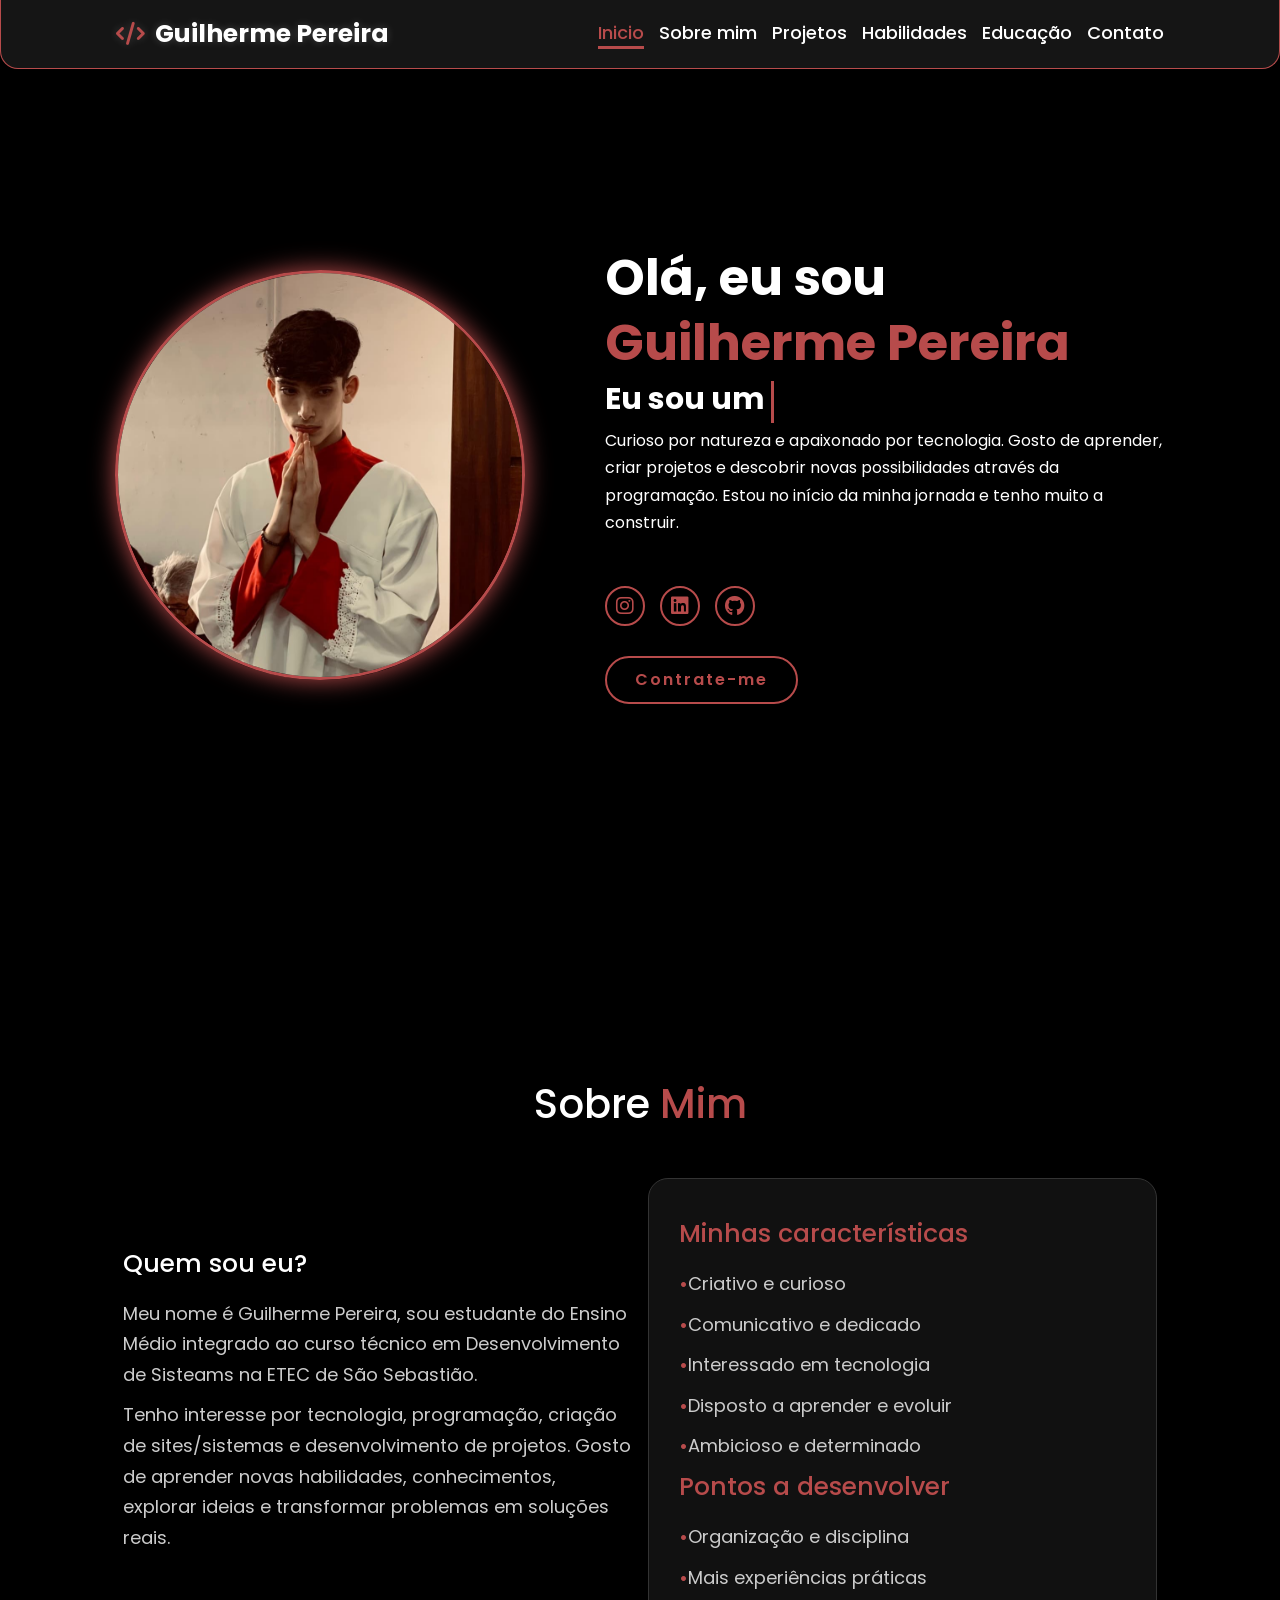
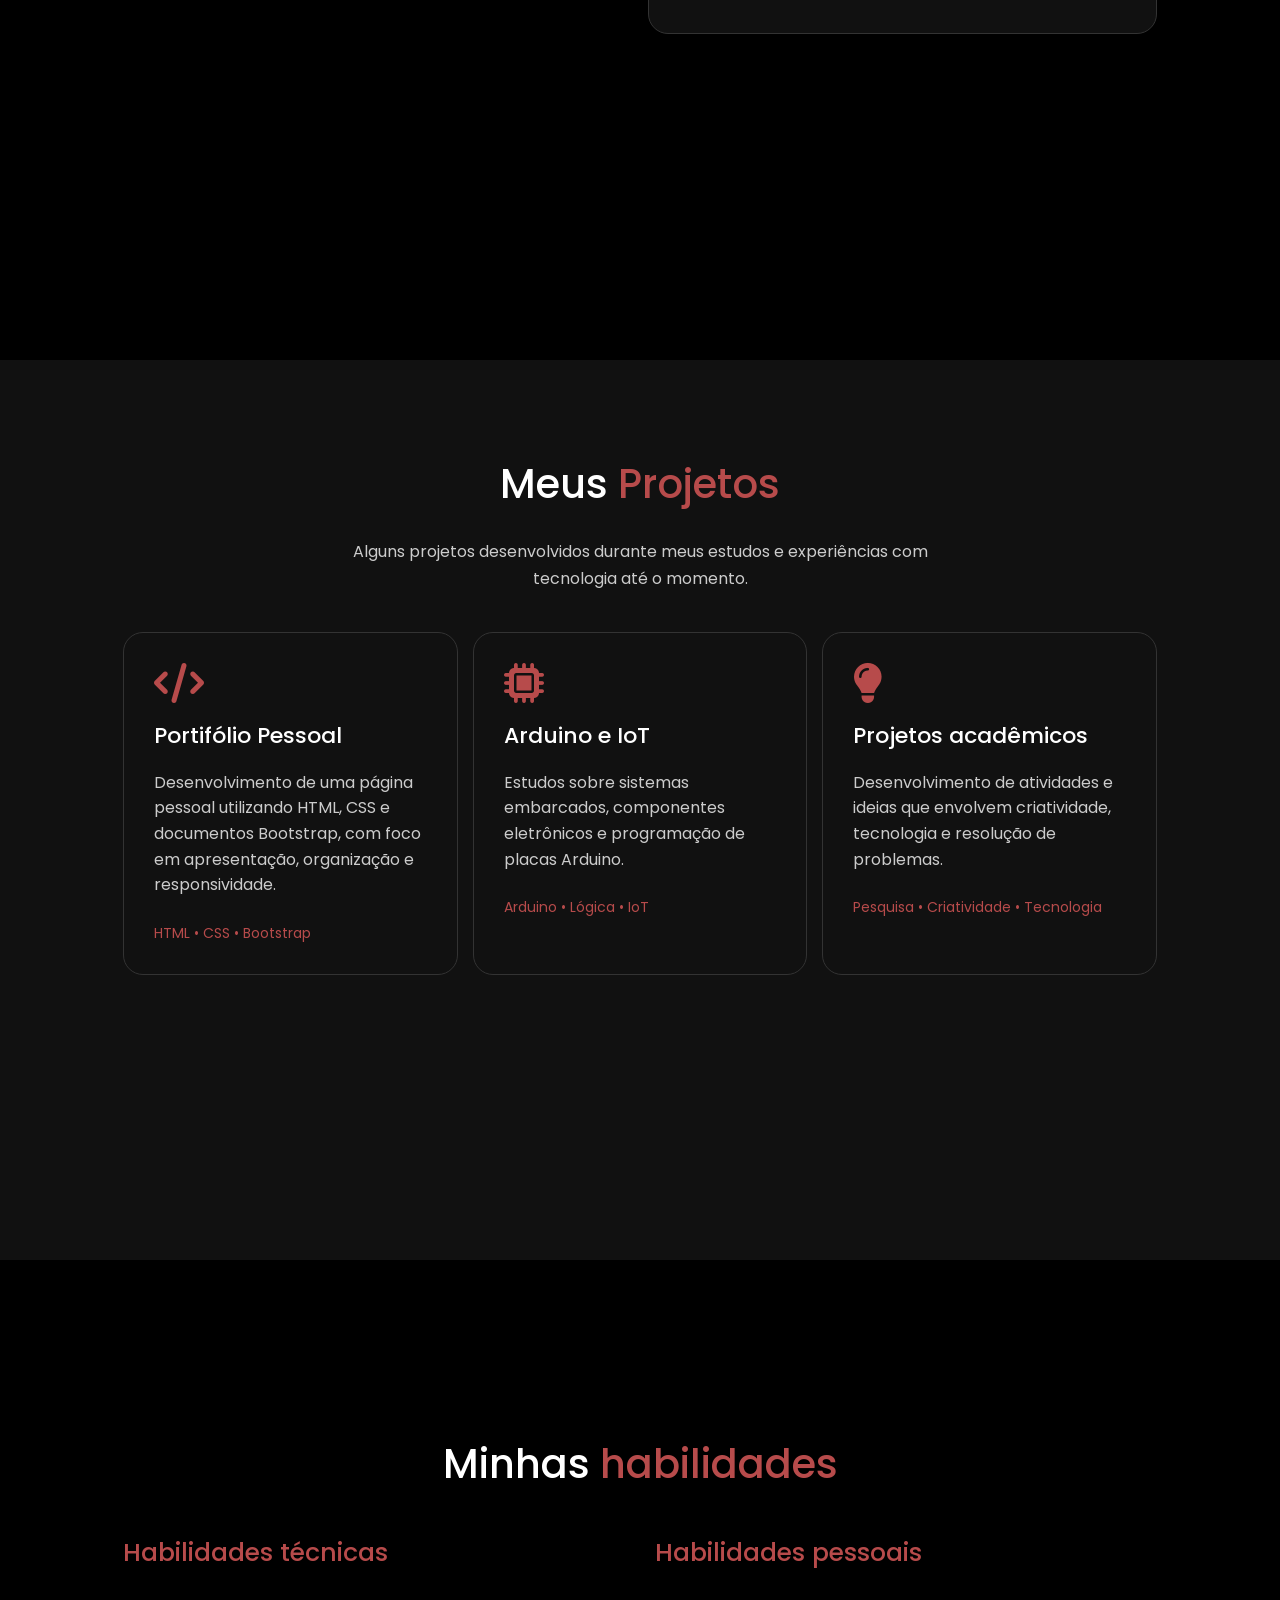
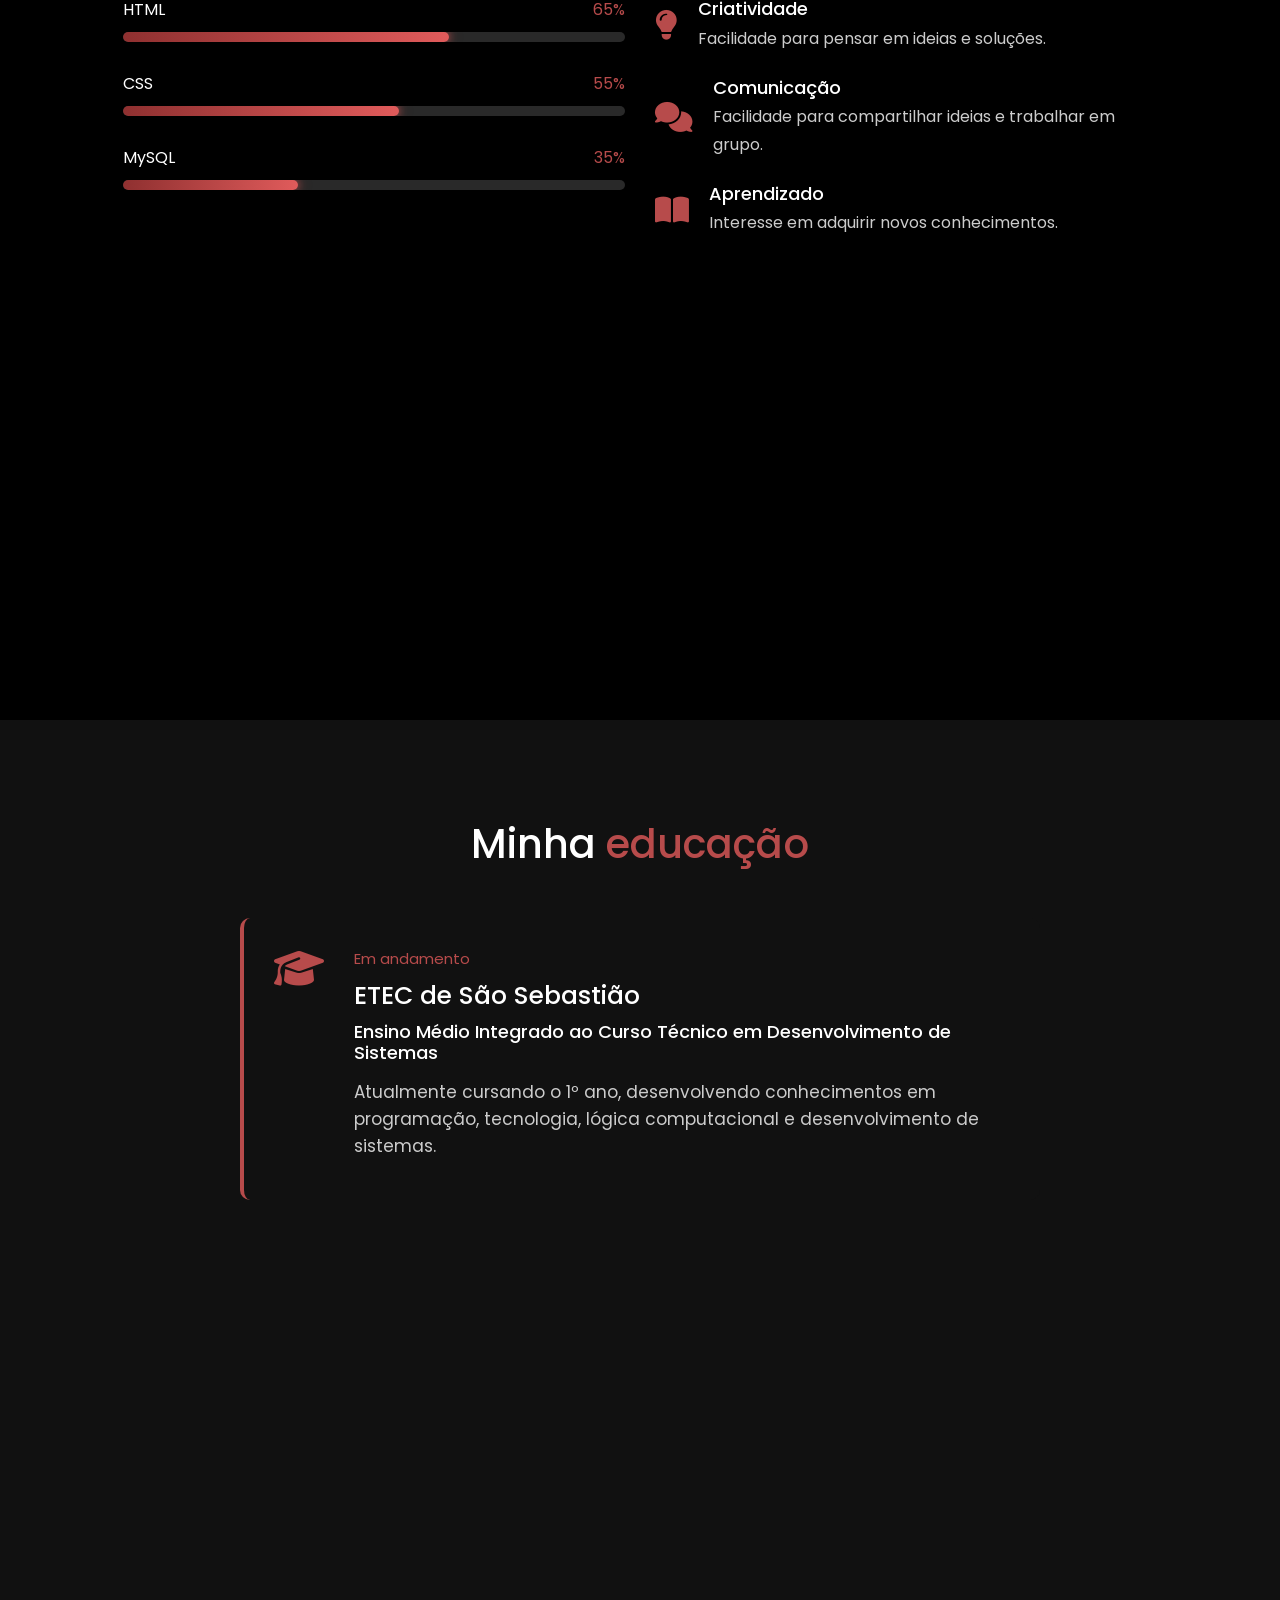
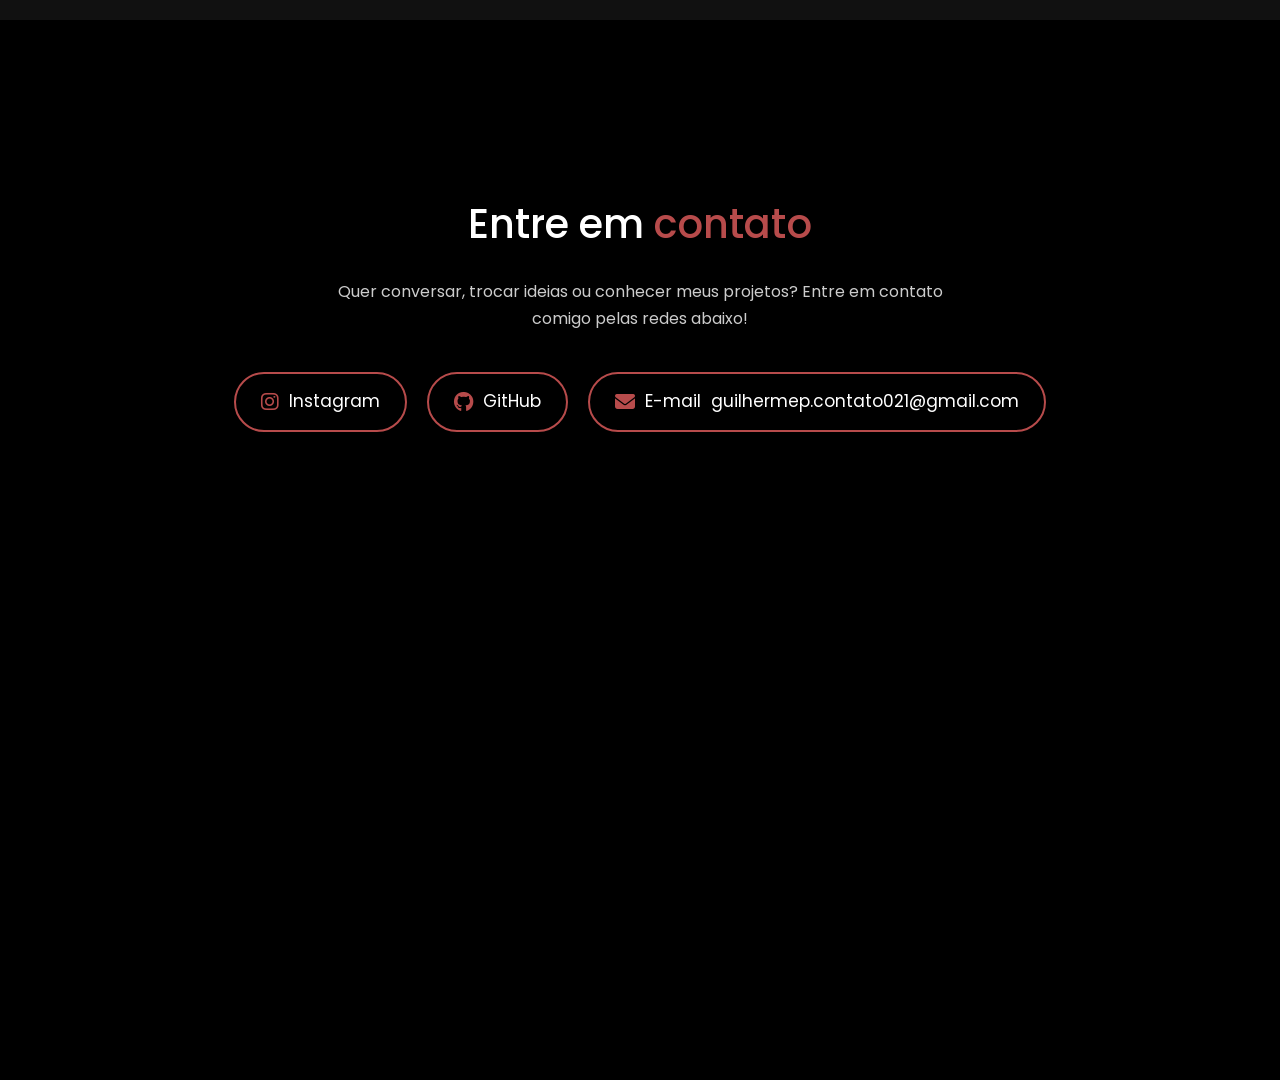
==== index.html @ 94f685b0 "Rename index_bootstrap.html to index.html" ====
<!DOCTYPE html>
<html lang="pt-BR">
<head>
    <meta charset="UTF-8">
    <meta name="viewport" content="width=device-width, initial-scale=1.0">
    <title>Guilherme Pereira | Portifólio</title>

    <!--bootstrap-->
    <link href="https://cdn.jsdelivr.net/npm/bootstrap@5.3.8/dist/css/bootstrap.min.css" rel="stylesheet">
    <script src="https://cdn.jsdelivr.net/npm/bootstrap@5.3.8/dist/js/bootstrap.bundle.min.js"></script>

    <!--fontes-->
    <link rel="stylesheet" href="https://cdnjs.cloudflare.com/ajax/libs/font-awesome/6.5.2/css/all.min.css">

    <!--google-->
    <link rel="preconnect" href="https://fonts.googleapis.com">
    <link rel="preconnect" href="https://fonts.gstatic.com" crossorigin>
    <link href="https://fonts.googleapis.com/css2?family=Poppins:wght@100;200;300;400;500;600;700;800&display=swap" rel="stylesheet">
    
    <link rel="stylesheet" href="style_bootstrap_reduzido.css">
    <link rel="icon" type="image/svg+xml" href="favicon.svg">
</head>
<body>
    <header>
        <a href="#inicio" class="logo">
            <i class="fa-solid fa-code"></i>
            Guilherme Pereira
        </a>
    <!-- estilizar dps -->
        <nav>
            <a href="#inicio" class="active">Inicio</a>
            <a href="#sobre" >Sobre mim</a>
            <a href="#projetos" >Projetos</a>
            <a href="#habilidades" >Habilidades</a>
            <a href="#educacao" >Educação</a>
            <a href="#contato" >Contato</a>
        </nav>
    <!-- colocar as # dps para ref -->
    </header>
    <section class="home d-flex" id="inicio">
        <div class="content">
            <img src="coroinha1.jpg" alt="Foto de Guilherme Pereira">
        </div>
        <div class="home-content">
            <h1>Olá, eu sou <span>Guilherme Pereira</span></h1>
            <h3 class="typing-text">
                Eu sou um <span></span>
            </h3>
            <p>
                Curioso por natureza e apaixonado por tecnologia. 
                Gosto de aprender, criar projetos e descobrir novas possibilidades através da programação. 
                Estou no início da minha jornada e tenho muito a construir.
            </p>
            <!-- <p>Desenvolvedor Web Aprendiz</p> -->
            <div class="social-icons d-flex flex-wrap">
                <a href="https://www.instagram.com/guipdev?rptxt=Y3NhcWdieTg4b2ph" target="_blank" rel="noopener noreferrer"><i class="fa-brands fa-instagram"></i></a>
                <a href="https://www.linkedin.com/in/guilherme-pereira-2783b53a6/" target="_blank" rel="noopener noreferrer"><i class="fa-brands fa-linkedin"></i></a>
                <a href="https://github.com/GuilhermePereira-Santos" target="_blank" rel="noopener noreferrer"><i class="fa-brands fa-github"></i></a>
            </div>
            <a href="#" class="btn">Contrate-me</a>
        </div>
    </section>


    <section class="portfolio-section" id="sobre">
        <div class="container">
            <h2 class="section-title">Sobre <span>Mim</span></h2>

            <div class="row align-items-center g-4">

                <div class="col-md-6">
                    <h3>Quem sou eu?</h3>
                    <p>
                        Meu nome é <span>Guilherme Pereira</span>, sou estudante do Ensino Médio integrado ao curso técnico em Desenvolvimento de Sisteams na ETEC de São Sebastião.
                    </p>
                    <p>
                        Tenho interesse por tecnologia, programação, criação de sites/sistemas e desenvolvimento de projetos. Gosto de aprender novas habilidades, conhecimentos, explorar ideias e transformar problemas em soluções reais.
                    </p>
                </div>

                <div class="col-md-6">

                    <div class="info-card">
                        <h3>Minhas características</h3>
                        <p><span>•</span>Criativo e curioso</p>
                        <p><span>•</span>Comunicativo e dedicado</p>
                        <p><span>•</span>Interessado em tecnologia</p>
                        <p><span>•</span>Disposto a aprender e evoluir</p>
                        <p><span>•</span>Ambicioso e determinado</p>

                        <h3>Pontos a desenvolver</h3>
                        <p><span>•</span>Organização e disciplina</p>
                        <p><span>•</span>Mais experiências práticas</p>
                    </div>

                </div>

            </div>
        </div>
    </section>


    <section class="portfolio-section alternate" id="projetos">
        <div class="container">
            <h2 class="section-title">Meus <span>Projetos</span></h2>

            <p class="section-description">
                Alguns projetos desenvolvidos durante meus estudos e experiências
                com tecnologia até o momento.
            </p>

            <div class="row g-4 justify-content-center">

                <div class="col-md-6 col-lg-4">

                    <div class="project-card">
                        <i class="fa-solid fa-code"></i>
                        <h3>Portifólio Pessoal</h3>
                        <p>
                            Desenvolvimento de uma página pessoal utilizando
                            HTML, CSS e documentos Bootstrap, com foco em apresentação,
                            organização e responsividade.
                        </p>
                        <span>HTML • CSS • Bootstrap</span>
                    </div>

                </div>

                <div class="col-md-6 col-lg-4">

                    <div class="project-card">
                        <i class="fa-solid fa-microchip"></i>
                        <h3>Arduino e IoT</h3>
                        <p>
                            Estudos sobre sistemas embarcados, componentes
                            eletrônicos e programação de placas Arduino.
                        </p>
                        <span>Arduino • Lógica • IoT</span>
                    </div>

                </div>

                <div class="col-md-6 col-lg-4">

                    <div class="project-card">
                        <i class="fa-solid fa-lightbulb"></i>
                        <h3>Projetos acadêmicos</h3>
                        <p>
                            Desenvolvimento de atividades e ideias que envolvem
                            criatividade, tecnologia e resolução de problemas.
                        </p>
                        <span>Pesquisa • Criatividade • Tecnologia</span>
                    </div>

                </div>


            </div>

            
        </div>

            

    </section>

    <section class="portfolio-section" id="habilidades">

        <div class="container">
            <h2 class="section-title">Minhas <span>habilidades</span></h2>

            <div class="row g-5">
                <div class="col-md-6">
                    <h3 class="skills-subtitle">Habilidades técnicas</h3>

                    <div class="skill">
                        <div class="skill-info">
                            <span>HTML</span>
                            <span>65%</span>
                        </div>

                        <div class="progress">
                            <div class="progress-bar" data-width="65%"></div>
                        </div>

                    </div>

                    <div class="skill">
                        <div class="skill-info">
                            <span>CSS</span>
                            <span>55%</span>
                        </div>

                        <div class="progress">
                            <div class="progress-bar" data-width="55%"></div>
                        </div>

                    </div>

                    <div class="skill">
                        <div class="skill-info">
                            <span>MySQL</span>
                            <span>35%</span>
                        </div>

                        <div class="progress">
                            <div class="progress-bar" data-width="35%"></div>
                        </div>

                    </div>

                </div>

                <div class="col-md-6">
                <h3 class="skills-subtitle">Habilidades pessoais</h3>

                <div class="personal-skill">
                    <i class="fa-solid fa-lightbulb"></i>

                    <div>
                        <h4>Criatividade</h4>
                        <p>Facilidade para pensar em ideias e soluções.</p>
                    </div>

                </div>

                <div class="personal-skill">
                    <i class="fa-solid fa-comments"></i>

                    <div>
                        <h4>Comunicação</h4>
                        <p>Facilidade para compartilhar ideias e trabalhar em grupo.</p>
                    </div>

                </div>

                <div class="personal-skill">
                    <i class="fa-solid fa-book-open"></i>

                    <div>
                        <h4>Aprendizado</h4>
                        <p>Interesse em adquirir novos conhecimentos.</p>
                    </div>

                </div>

            </div>

        </div>

    </section>

    <section class="portfolio-section alternate" id="educacao">

        <div class="container">
            <h2 class="section-title">Minha <span>educação</span></h2>

            <div class="education-card">
                <i class="fa-solid fa-graduation-cap"></i>

                <div>
                    <span class="education-date">Em andamento</span>
                    <h3>ETEC de São Sebastião</h3>
                    <h4>Ensino Médio Integrado ao Curso Técnico em Desenvolvimento de Sistemas</h4>
                    <p>
                        Atualmente cursando o 1º ano, desenvolvendo conhecimentos
                        em programação, tecnologia, lógica computacional e
                        desenvolvimento de sistemas.
                    </p>
                </div>

            </div>

        </div>

    </section>

    <section class="portfolio-section" id="contato">
        <div class="container">
            <h2 class="section-title">Entre em <span>contato</span></h2>

            <p class="section-description">
                Quer conversar, trocar ideias ou conhecer meus projetos?
                Entre em contato comigo pelas redes abaixo!
            </p>

            <div class="contact-links d-flex flex-wrap justify-content-center">

                <a href="https://www.instagram.com/guipdev?rptxt=Y3NhcWdieTg4b2ph" target="_blank" rel="noopener noreferrer">
                    <i class="fa-brands fa-instagram"></i>
                    Instagram
                </a>

                <a href="https://github.com/GuilhermePereira-Santos" target="_blank" rel="noopener noreferrer">
                    <i class="fa-brands fa-github"></i>
                    GitHub
                </a>

                <a href="mailto:guilhermep.contato021@gmail.com">
                    <i class="fa-solid fa-envelope"></i>
                    E-mail
                    <span>guilhermep.contato021@gmail.com</span>
                </a>

            </div>
        </div>
    </section>

    <script>

    // java aqui depois
    const skillsSection = document.querySelector("#habilidades");
    const progressBars = document.querySelectorAll(".progress-bar");

    const observer = new IntersectionObserver((entries) => {
        entries.forEach(entry => {
            if (entry.isIntersecting) {
                progressBars.forEach(bar => {
                    bar.style.width = bar.dataset.width;
                });

                observer.unobserve(skillsSection);
            }
        });
    }, {
        threshold: 0.4
    });

    observer.observe(skillsSection);

    
    // Bloquear botão direito
    document.addEventListener('contextmenu', function(e) {
        e.preventDefault();
    });

    // Bloquear atalhos comuns
    document.addEventListener('keydown', function(e) {

        if (
            e.key === 'F12' ||
            (e.ctrlKey && e.key.toLowerCase() === 'u') ||
            (e.ctrlKey && e.shiftKey && e.key.toLowerCase() === 'i') ||
            (e.ctrlKey && e.shiftKey && e.key.toLowerCase() === 'j')
        ) {
            e.preventDefault();
        }

    });

    </script>
</body>
</html>
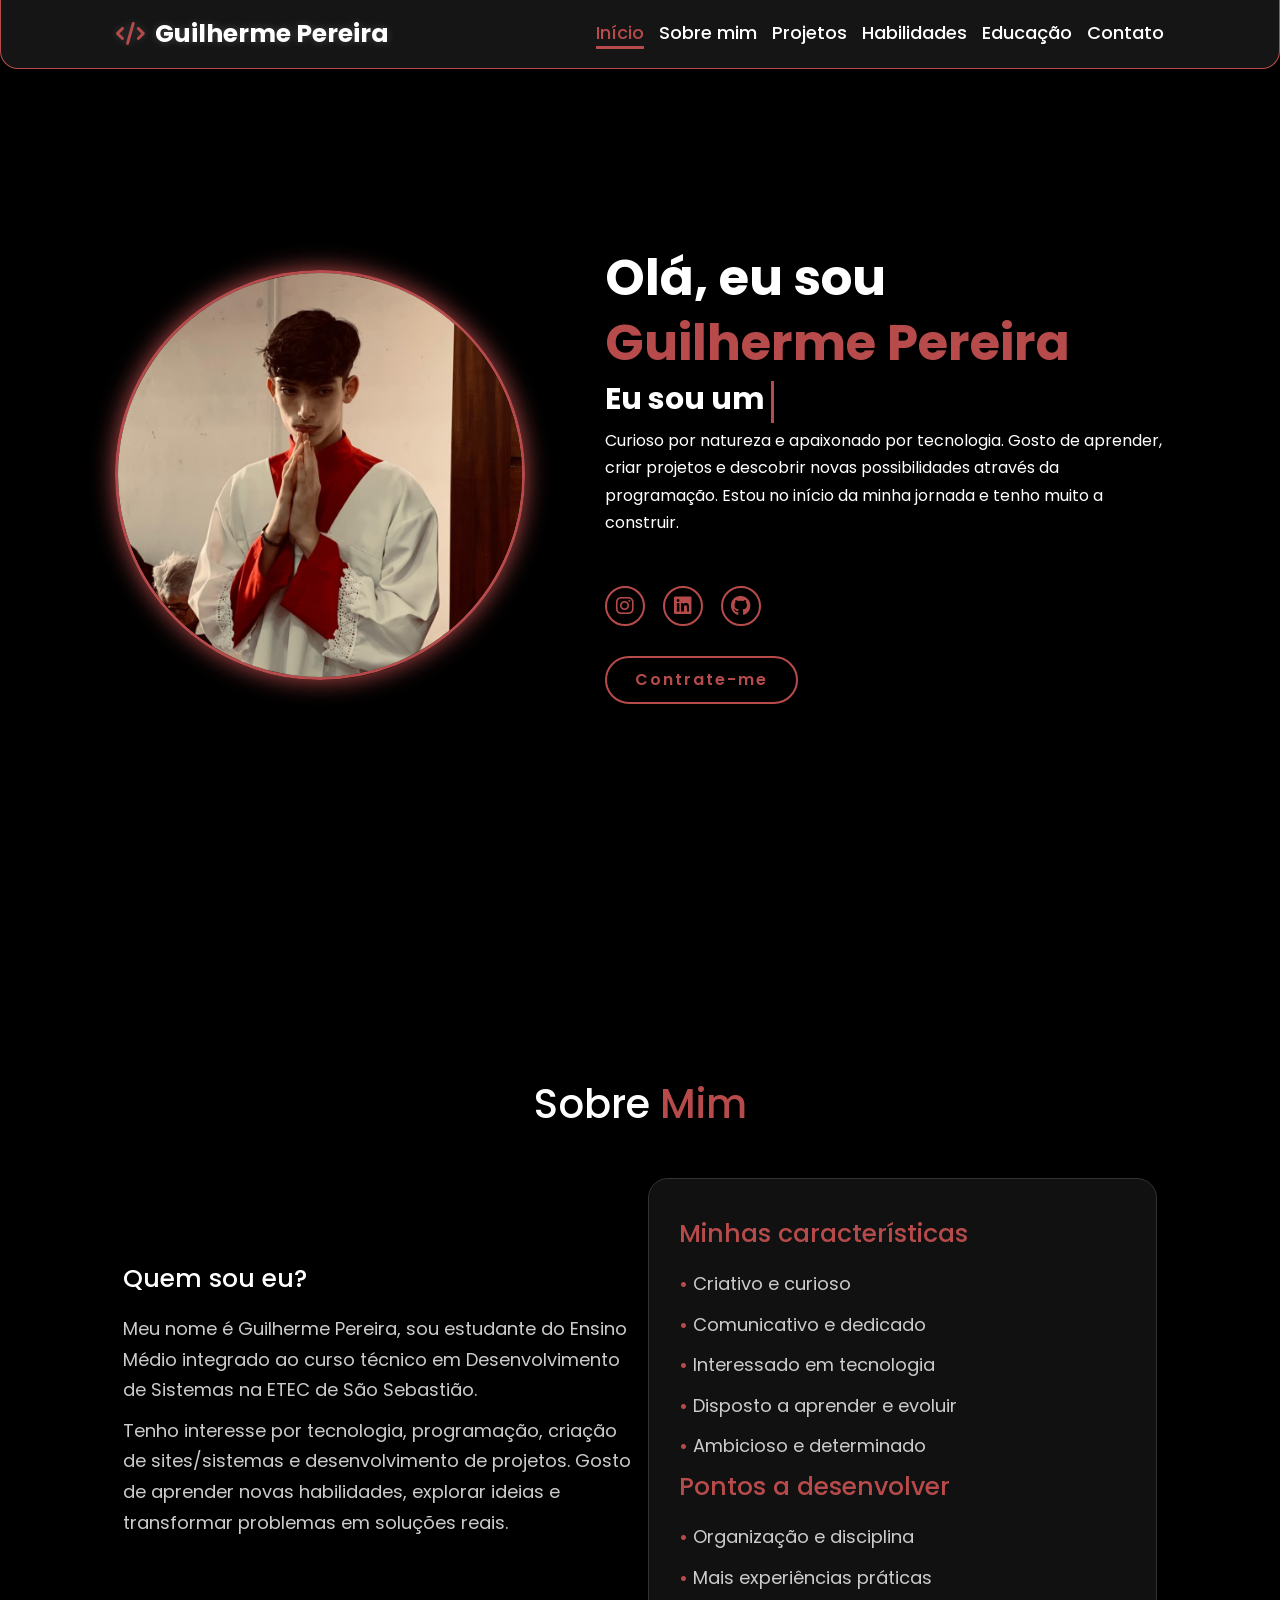
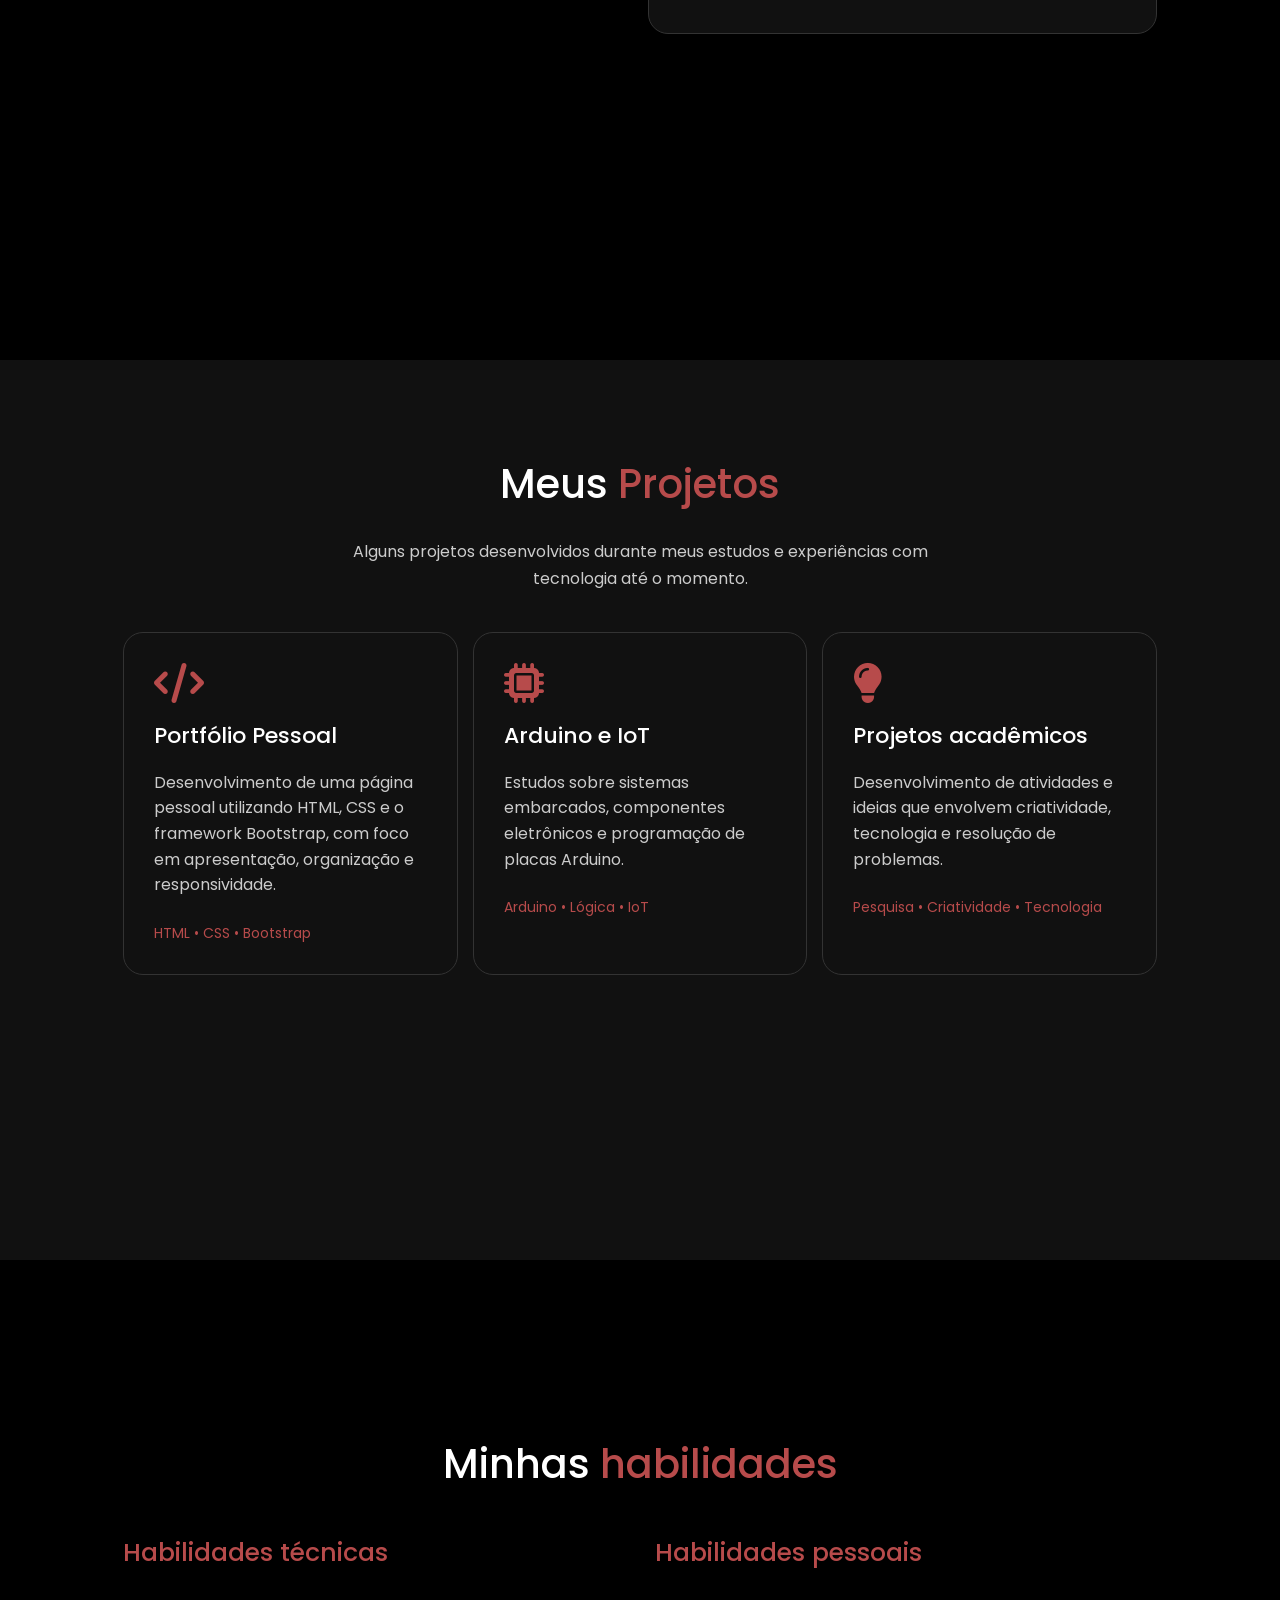
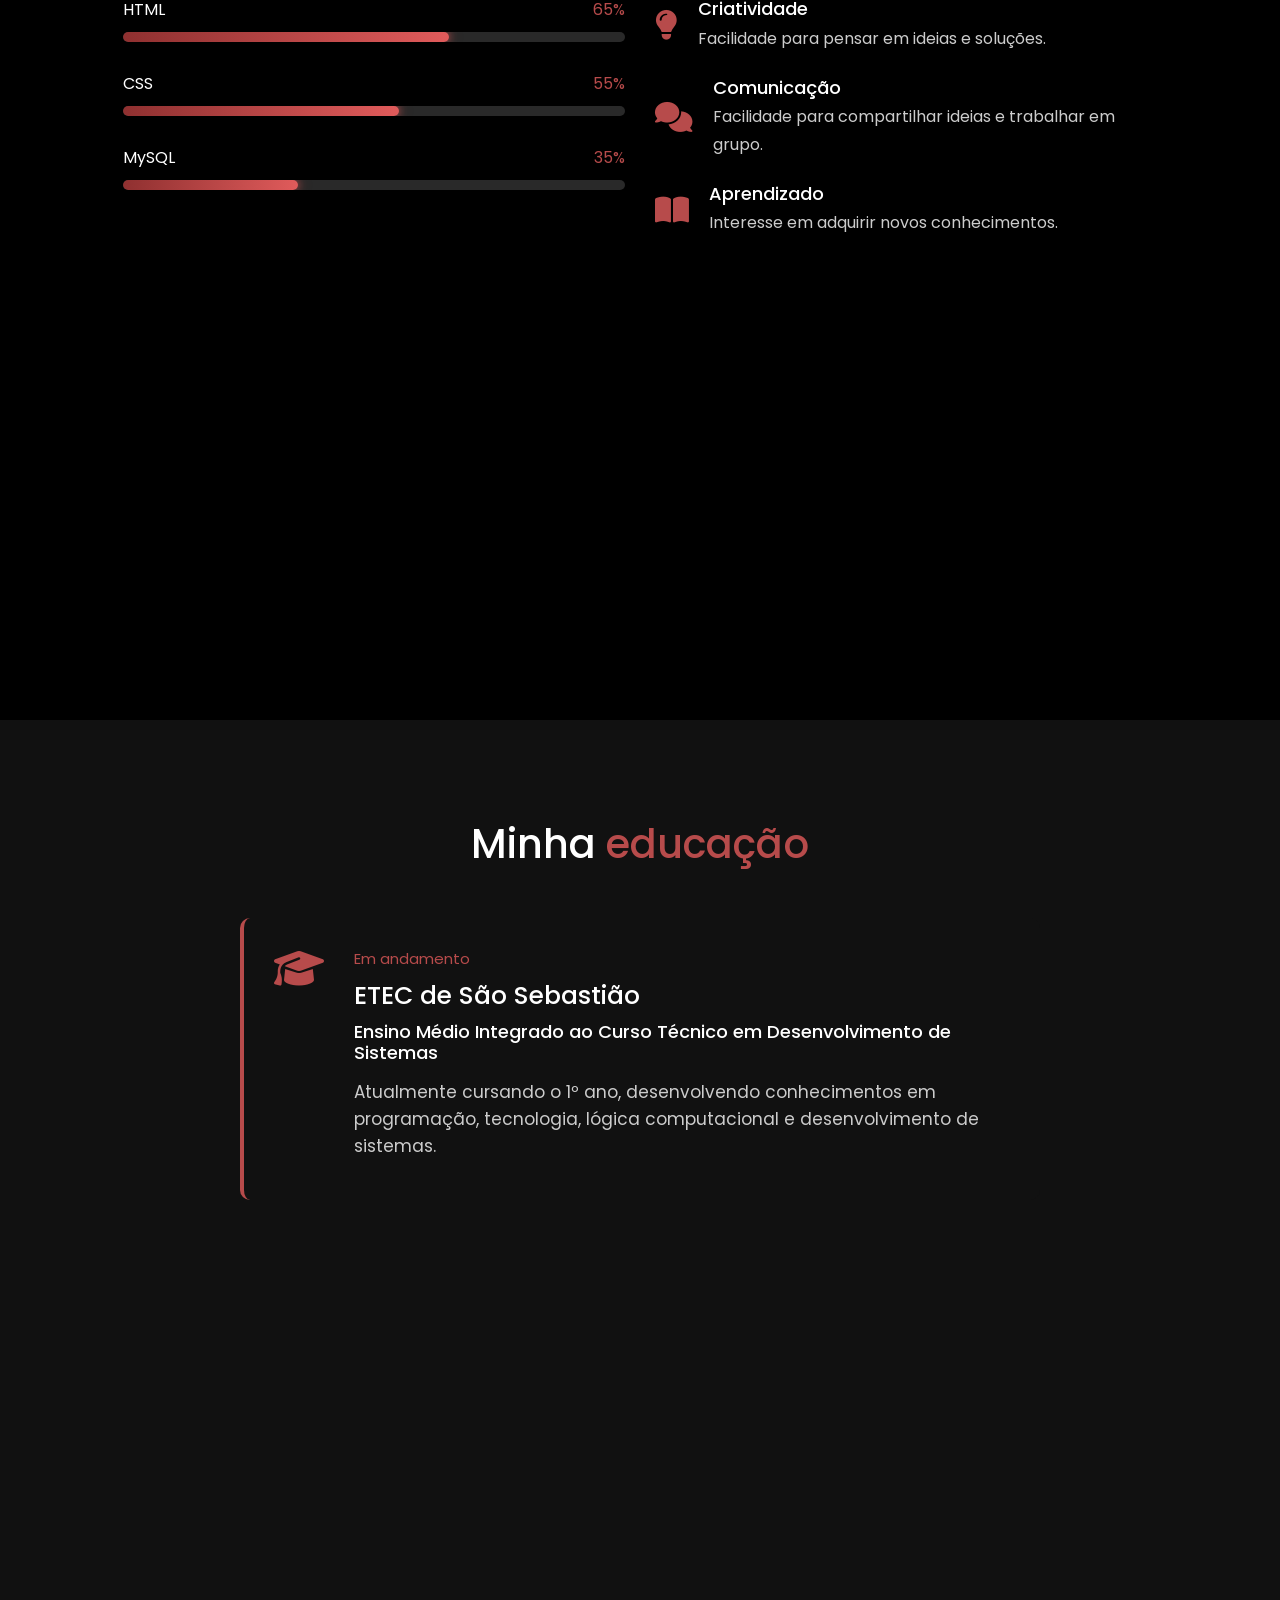
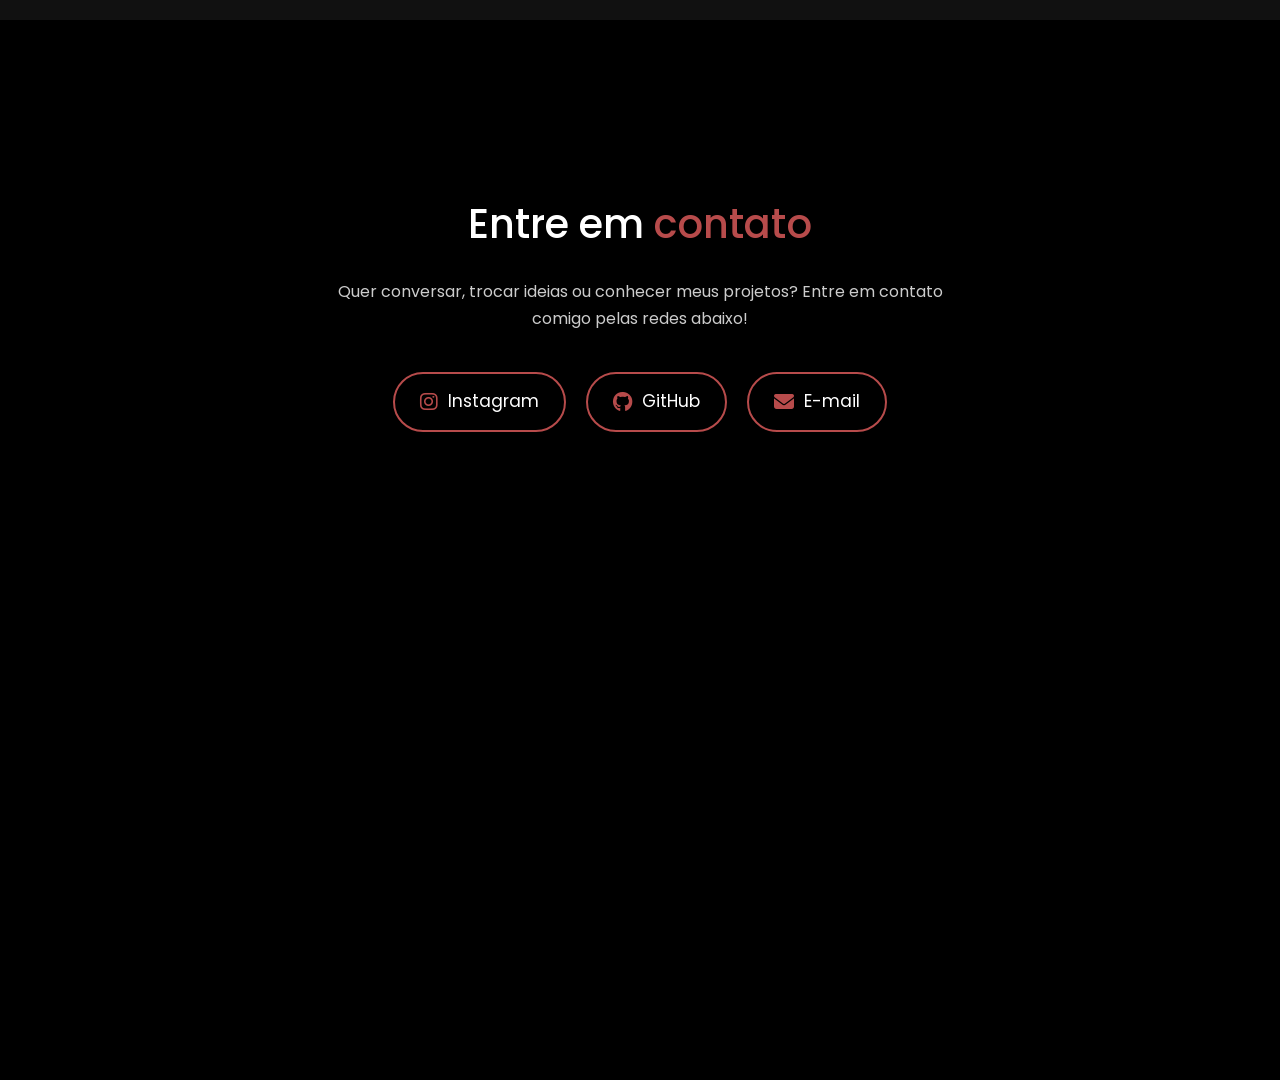
==== commit 75ebc256: "Fix typos and improve HTML structure" ====
--- a/index.html
+++ b/index.html
@@ -3,169 +3,138 @@
 <head>
     <meta charset="UTF-8">
     <meta name="viewport" content="width=device-width, initial-scale=1.0">
-    <title>Guilherme Pereira | Portifólio</title>
-
-    <!--bootstrap-->
+    <title>Guilherme Pereira | Portfólio</title>
+
+    <!-- boots -->
     <link href="https://cdn.jsdelivr.net/npm/bootstrap@5.3.8/dist/css/bootstrap.min.css" rel="stylesheet">
-    <script src="https://cdn.jsdelivr.net/npm/bootstrap@5.3.8/dist/js/bootstrap.bundle.min.js"></script>
-
-    <!--fontes-->
+
     <link rel="stylesheet" href="https://cdnjs.cloudflare.com/ajax/libs/font-awesome/6.5.2/css/all.min.css">
-
-    <!--google-->
     <link rel="preconnect" href="https://fonts.googleapis.com">
     <link rel="preconnect" href="https://fonts.gstatic.com" crossorigin>
     <link href="https://fonts.googleapis.com/css2?family=Poppins:wght@100;200;300;400;500;600;700;800&display=swap" rel="stylesheet">
-    
-    <link rel="stylesheet" href="style_bootstrap_reduzido.css">
+
+    <link rel="stylesheet" href="style.css">
     <link rel="icon" type="image/svg+xml" href="favicon.svg">
 </head>
 <body>
-    <header>
+    <header class="d-flex justify-content-between align-items-center">
         <a href="#inicio" class="logo">
             <i class="fa-solid fa-code"></i>
             Guilherme Pereira
         </a>
-    <!-- estilizar dps -->
-        <nav>
-            <a href="#inicio" class="active">Inicio</a>
-            <a href="#sobre" >Sobre mim</a>
-            <a href="#projetos" >Projetos</a>
-            <a href="#habilidades" >Habilidades</a>
-            <a href="#educacao" >Educação</a>
-            <a href="#contato" >Contato</a>
+
+        <nav class="d-flex align-items-center">
+            <a href="#inicio" class="active">Início</a>
+            <a href="#sobre">Sobre mim</a>
+            <a href="#projetos">Projetos</a>
+            <a href="#habilidades">Habilidades</a>
+            <a href="#educacao">Educação</a>
+            <a href="#contato">Contato</a>
         </nav>
-    <!-- colocar as # dps para ref -->
     </header>
-    <section class="home d-flex" id="inicio">
+
+    <section class="home d-flex justify-content-center align-items-center" id="inicio">
         <div class="content">
             <img src="coroinha1.jpg" alt="Foto de Guilherme Pereira">
         </div>
+
         <div class="home-content">
             <h1>Olá, eu sou <span>Guilherme Pereira</span></h1>
-            <h3 class="typing-text">
-                Eu sou um <span></span>
-            </h3>
+            <h3 class="typing-text">Eu sou um <span></span></h3>
             <p>
-                Curioso por natureza e apaixonado por tecnologia. 
-                Gosto de aprender, criar projetos e descobrir novas possibilidades através da programação. 
+                Curioso por natureza e apaixonado por tecnologia.
+                Gosto de aprender, criar projetos e descobrir novas possibilidades através da programação.
                 Estou no início da minha jornada e tenho muito a construir.
             </p>
-            <!-- <p>Desenvolvedor Web Aprendiz</p> -->
-            <div class="social-icons d-flex flex-wrap">
-                <a href="https://www.instagram.com/guipdev?rptxt=Y3NhcWdieTg4b2ph" target="_blank" rel="noopener noreferrer"><i class="fa-brands fa-instagram"></i></a>
-                <a href="https://www.linkedin.com/in/guilherme-pereira-2783b53a6/" target="_blank" rel="noopener noreferrer"><i class="fa-brands fa-linkedin"></i></a>
-                <a href="https://github.com/GuilhermePereira-Santos" target="_blank" rel="noopener noreferrer"><i class="fa-brands fa-github"></i></a>
-            </div>
-            <a href="#" class="btn">Contrate-me</a>
-        </div>
-    </section>
-
+
+            <div class="social-icons">
+                <a href="https://www.instagram.com/guipdev?rptxt=Y3NhcWdieTg4b2ph" target="_blank" rel="noopener noreferrer" aria-label="Instagram"><i class="fa-brands fa-instagram"></i></a>
+                <a href="https://www.linkedin.com/in/guilherme-pereira-2783b53a6/" target="_blank" rel="noopener noreferrer" aria-label="LinkedIn"><i class="fa-brands fa-linkedin"></i></a>
+                <a href="https://github.com/GuilhermePereira-Santos" target="_blank" rel="noopener noreferrer" aria-label="GitHub"><i class="fa-brands fa-github"></i></a>
+            </div>
+
+            <a href="#contato" class="btn btn-portfolio">Contrate-me</a>
+        </div>
+    </section>
 
     <section class="portfolio-section" id="sobre">
         <div class="container">
             <h2 class="section-title">Sobre <span>Mim</span></h2>
 
-            <div class="row align-items-center g-4">
-
+            <div class="row align-items-center">
                 <div class="col-md-6">
                     <h3>Quem sou eu?</h3>
                     <p>
-                        Meu nome é <span>Guilherme Pereira</span>, sou estudante do Ensino Médio integrado ao curso técnico em Desenvolvimento de Sisteams na ETEC de São Sebastião.
+                        Meu nome é <span>Guilherme Pereira</span>, sou estudante do Ensino Médio integrado ao curso técnico em Desenvolvimento de Sistemas na ETEC de São Sebastião.
                     </p>
                     <p>
-                        Tenho interesse por tecnologia, programação, criação de sites/sistemas e desenvolvimento de projetos. Gosto de aprender novas habilidades, conhecimentos, explorar ideias e transformar problemas em soluções reais.
+                        Tenho interesse por tecnologia, programação, criação de sites/sistemas e desenvolvimento de projetos. Gosto de aprender novas habilidades, explorar ideias e transformar problemas em soluções reais.
                     </p>
                 </div>
 
                 <div class="col-md-6">
-
                     <div class="info-card">
                         <h3>Minhas características</h3>
-                        <p><span>•</span>Criativo e curioso</p>
-                        <p><span>•</span>Comunicativo e dedicado</p>
-                        <p><span>•</span>Interessado em tecnologia</p>
-                        <p><span>•</span>Disposto a aprender e evoluir</p>
-                        <p><span>•</span>Ambicioso e determinado</p>
+                        <p><span>•</span> Criativo e curioso</p>
+                        <p><span>•</span> Comunicativo e dedicado</p>
+                        <p><span>•</span> Interessado em tecnologia</p>
+                        <p><span>•</span> Disposto a aprender e evoluir</p>
+                        <p><span>•</span> Ambicioso e determinado</p>
 
                         <h3>Pontos a desenvolver</h3>
-                        <p><span>•</span>Organização e disciplina</p>
-                        <p><span>•</span>Mais experiências práticas</p>
-                    </div>
-
-                </div>
-
-            </div>
-        </div>
-    </section>
-
+                        <p><span>•</span> Organização e disciplina</p>
+                        <p><span>•</span> Mais experiências práticas</p>
+                    </div>
+                </div>
+            </div>
+        </div>
+    </section>
 
     <section class="portfolio-section alternate" id="projetos">
         <div class="container">
             <h2 class="section-title">Meus <span>Projetos</span></h2>
-
             <p class="section-description">
-                Alguns projetos desenvolvidos durante meus estudos e experiências
-                com tecnologia até o momento.
+                Alguns projetos desenvolvidos durante meus estudos e experiências com tecnologia até o momento.
             </p>
 
             <div class="row g-4 justify-content-center">
-
                 <div class="col-md-6 col-lg-4">
-
                     <div class="project-card">
                         <i class="fa-solid fa-code"></i>
-                        <h3>Portifólio Pessoal</h3>
+                        <h3>Portfólio Pessoal</h3>
                         <p>
-                            Desenvolvimento de uma página pessoal utilizando
-                            HTML, CSS e documentos Bootstrap, com foco em apresentação,
-                            organização e responsividade.
+                            Desenvolvimento de uma página pessoal utilizando HTML, CSS e o framework Bootstrap, com foco em apresentação, organização e responsividade.
                         </p>
                         <span>HTML • CSS • Bootstrap</span>
                     </div>
-
                 </div>
 
                 <div class="col-md-6 col-lg-4">
-
                     <div class="project-card">
                         <i class="fa-solid fa-microchip"></i>
                         <h3>Arduino e IoT</h3>
                         <p>
-                            Estudos sobre sistemas embarcados, componentes
-                            eletrônicos e programação de placas Arduino.
+                            Estudos sobre sistemas embarcados, componentes eletrônicos e programação de placas Arduino.
                         </p>
                         <span>Arduino • Lógica • IoT</span>
                     </div>
-
                 </div>
 
                 <div class="col-md-6 col-lg-4">
-
                     <div class="project-card">
                         <i class="fa-solid fa-lightbulb"></i>
                         <h3>Projetos acadêmicos</h3>
                         <p>
-                            Desenvolvimento de atividades e ideias que envolvem
-                            criatividade, tecnologia e resolução de problemas.
+                            Desenvolvimento de atividades e ideias que envolvem criatividade, tecnologia e resolução de problemas.
                         </p>
                         <span>Pesquisa • Criatividade • Tecnologia</span>
                     </div>
-
-                </div>
-
-
-            </div>
-
-            
-        </div>
-
-            
-
+                </div>
+            </div>
+        </div>
     </section>
 
     <section class="portfolio-section" id="habilidades">
-
         <div class="container">
             <h2 class="section-title">Minhas <span>habilidades</span></h2>
 
@@ -174,180 +143,117 @@
                     <h3 class="skills-subtitle">Habilidades técnicas</h3>
 
                     <div class="skill">
-                        <div class="skill-info">
-                            <span>HTML</span>
-                            <span>65%</span>
+                        <div class="skill-info"><span>HTML</span><span>65%</span></div>
+                        <div class="progress"><div class="progress-bar" data-width="65%"></div></div>
+                    </div>
+
+                    <div class="skill">
+                        <div class="skill-info"><span>CSS</span><span>55%</span></div>
+                        <div class="progress"><div class="progress-bar" data-width="55%"></div></div>
+                    </div>
+
+                    <div class="skill">
+                        <div class="skill-info"><span>MySQL</span><span>35%</span></div>
+                        <div class="progress"><div class="progress-bar" data-width="35%"></div></div>
+                    </div>
+                </div>
+
+                <div class="col-md-6">
+                    <h3 class="skills-subtitle">Habilidades pessoais</h3>
+
+                    <div class="personal-skill d-flex align-items-center">
+                        <i class="fa-solid fa-lightbulb"></i>
+                        <div>
+                            <h4>Criatividade</h4>
+                            <p>Facilidade para pensar em ideias e soluções.</p>
                         </div>
-
-                        <div class="progress">
-                            <div class="progress-bar" data-width="65%"></div>
+                    </div>
+
+                    <div class="personal-skill d-flex align-items-center">
+                        <i class="fa-solid fa-comments"></i>
+                        <div>
+                            <h4>Comunicação</h4>
+                            <p>Facilidade para compartilhar ideias e trabalhar em grupo.</p>
                         </div>
-
-                    </div>
-
-                    <div class="skill">
-                        <div class="skill-info">
-                            <span>CSS</span>
-                            <span>55%</span>
+                    </div>
+
+                    <div class="personal-skill d-flex align-items-center">
+                        <i class="fa-solid fa-book-open"></i>
+                        <div>
+                            <h4>Aprendizado</h4>
+                            <p>Interesse em adquirir novos conhecimentos.</p>
                         </div>
-
-                        <div class="progress">
-                            <div class="progress-bar" data-width="55%"></div>
-                        </div>
-
-                    </div>
-
-                    <div class="skill">
-                        <div class="skill-info">
-                            <span>MySQL</span>
-                            <span>35%</span>
-                        </div>
-
-                        <div class="progress">
-                            <div class="progress-bar" data-width="35%"></div>
-                        </div>
-
-                    </div>
-
-                </div>
-
-                <div class="col-md-6">
-                <h3 class="skills-subtitle">Habilidades pessoais</h3>
-
-                <div class="personal-skill">
-                    <i class="fa-solid fa-lightbulb"></i>
-
-                    <div>
-                        <h4>Criatividade</h4>
-                        <p>Facilidade para pensar em ideias e soluções.</p>
-                    </div>
-
-                </div>
-
-                <div class="personal-skill">
-                    <i class="fa-solid fa-comments"></i>
-
-                    <div>
-                        <h4>Comunicação</h4>
-                        <p>Facilidade para compartilhar ideias e trabalhar em grupo.</p>
-                    </div>
-
-                </div>
-
-                <div class="personal-skill">
-                    <i class="fa-solid fa-book-open"></i>
-
-                    <div>
-                        <h4>Aprendizado</h4>
-                        <p>Interesse em adquirir novos conhecimentos.</p>
-                    </div>
-
-                </div>
-
-            </div>
-
-        </div>
-
+                    </div>
+                </div>
+            </div>
+        </div>
     </section>
 
     <section class="portfolio-section alternate" id="educacao">
-
         <div class="container">
             <h2 class="section-title">Minha <span>educação</span></h2>
 
             <div class="education-card">
                 <i class="fa-solid fa-graduation-cap"></i>
-
                 <div>
                     <span class="education-date">Em andamento</span>
                     <h3>ETEC de São Sebastião</h3>
                     <h4>Ensino Médio Integrado ao Curso Técnico em Desenvolvimento de Sistemas</h4>
                     <p>
-                        Atualmente cursando o 1º ano, desenvolvendo conhecimentos
-                        em programação, tecnologia, lógica computacional e
-                        desenvolvimento de sistemas.
+                        Atualmente cursando o 1º ano, desenvolvendo conhecimentos em programação, tecnologia, lógica computacional e desenvolvimento de sistemas.
                     </p>
                 </div>
-
-            </div>
-
-        </div>
-
+            </div>
+        </div>
     </section>
 
     <section class="portfolio-section" id="contato">
         <div class="container">
             <h2 class="section-title">Entre em <span>contato</span></h2>
-
             <p class="section-description">
-                Quer conversar, trocar ideias ou conhecer meus projetos?
-                Entre em contato comigo pelas redes abaixo!
+                Quer conversar, trocar ideias ou conhecer meus projetos? Entre em contato comigo pelas redes abaixo!
             </p>
 
-            <div class="contact-links d-flex flex-wrap justify-content-center">
-
+            <div class="contact-links">
                 <a href="https://www.instagram.com/guipdev?rptxt=Y3NhcWdieTg4b2ph" target="_blank" rel="noopener noreferrer">
-                    <i class="fa-brands fa-instagram"></i>
-                    Instagram
+                    <i class="fa-brands fa-instagram"></i> Instagram
                 </a>
-
                 <a href="https://github.com/GuilhermePereira-Santos" target="_blank" rel="noopener noreferrer">
-                    <i class="fa-brands fa-github"></i>
-                    GitHub
+                    <i class="fa-brands fa-github"></i> GitHub
                 </a>
-
-                <a href="mailto:guilhermep.contato021@gmail.com">
-                    <i class="fa-solid fa-envelope"></i>
-                    E-mail
-                    <span>guilhermep.contato021@gmail.com</span>
+                <a href="mailto:guilhermep.contato021@gmail.com" class="email-link">
+                    <i class="fa-solid fa-envelope"></i> E-mail
+                    <span class="email-tooltip">guilhermep.contato021@gmail.com</span>
                 </a>
-
-            </div>
-        </div>
-    </section>
-
+            </div>
+        </div>
+    </section>
+
+    <script src="https://cdn.jsdelivr.net/npm/bootstrap@5.3.8/dist/js/bootstrap.bundle.min.js"></script>
     <script>
-
-    // java aqui depois
-    const skillsSection = document.querySelector("#habilidades");
-    const progressBars = document.querySelectorAll(".progress-bar");
-
-    const observer = new IntersectionObserver((entries) => {
-        entries.forEach(entry => {
-            if (entry.isIntersecting) {
-                progressBars.forEach(bar => {
-                    bar.style.width = bar.dataset.width;
-                });
-
-                observer.unobserve(skillsSection);
+        // animação
+        const skillsSection = document.querySelector("#habilidades");
+        const progressBars = document.querySelectorAll(".progress-bar");
+
+        const observer = new IntersectionObserver((entries) => {
+            entries.forEach(entry => {
+                if (entry.isIntersecting) {
+                    progressBars.forEach(bar => bar.style.width = bar.dataset.width);
+                    observer.unobserve(skillsSection);
+                }
+            });
+        }, { threshold: 0.4 });
+
+        observer.observe(skillsSection);
+
+        document.addEventListener("contextmenu", event => event.preventDefault());
+        document.addEventListener("keydown", event => {
+            if (event.key === "F12" ||
+                (event.ctrlKey && event.key.toLowerCase() === "u") ||
+                (event.ctrlKey && event.shiftKey && ["i", "j"].includes(event.key.toLowerCase()))) {
+                event.preventDefault();
             }
         });
-    }, {
-        threshold: 0.4
-    });
-
-    observer.observe(skillsSection);
-
-    
-    // Bloquear botão direito
-    document.addEventListener('contextmenu', function(e) {
-        e.preventDefault();
-    });
-
-    // Bloquear atalhos comuns
-    document.addEventListener('keydown', function(e) {
-
-        if (
-            e.key === 'F12' ||
-            (e.ctrlKey && e.key.toLowerCase() === 'u') ||
-            (e.ctrlKey && e.shiftKey && e.key.toLowerCase() === 'i') ||
-            (e.ctrlKey && e.shiftKey && e.key.toLowerCase() === 'j')
-        ) {
-            e.preventDefault();
-        }
-
-    });
-
     </script>
 </body>
 </html>
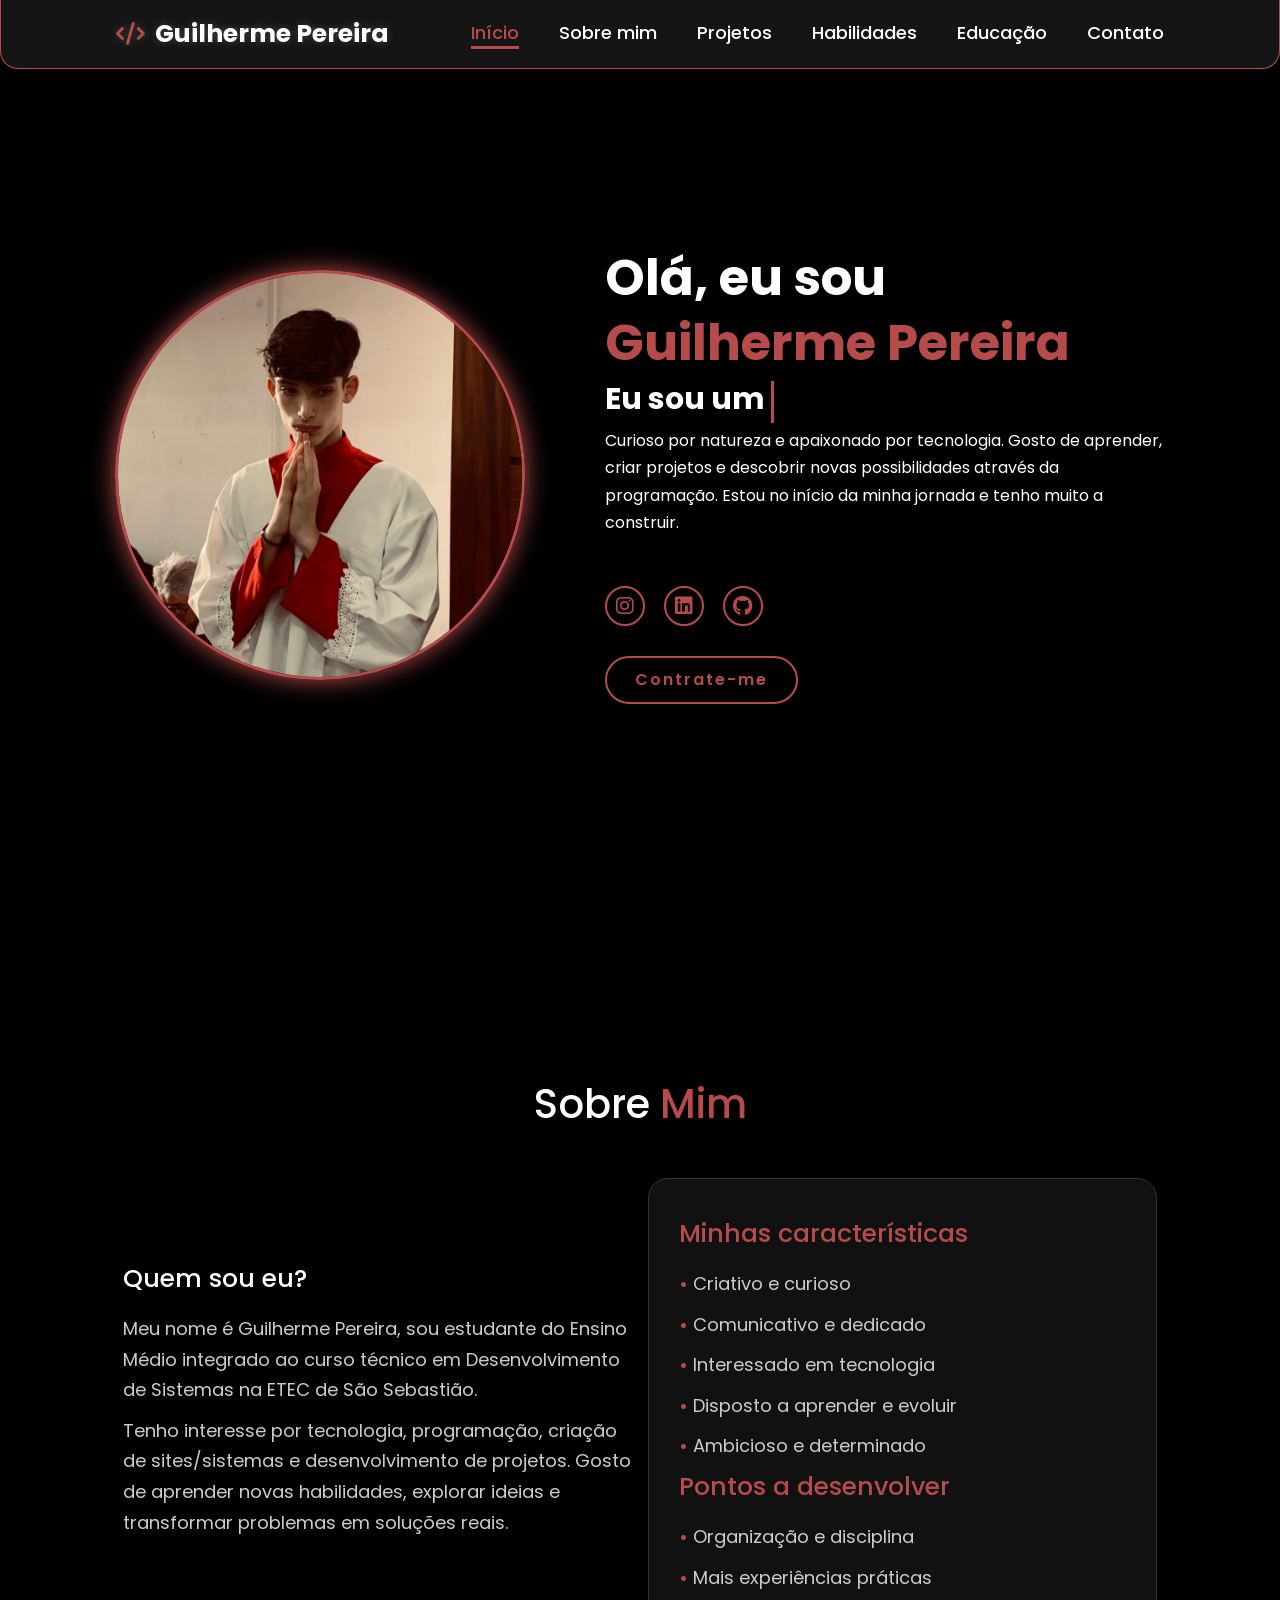
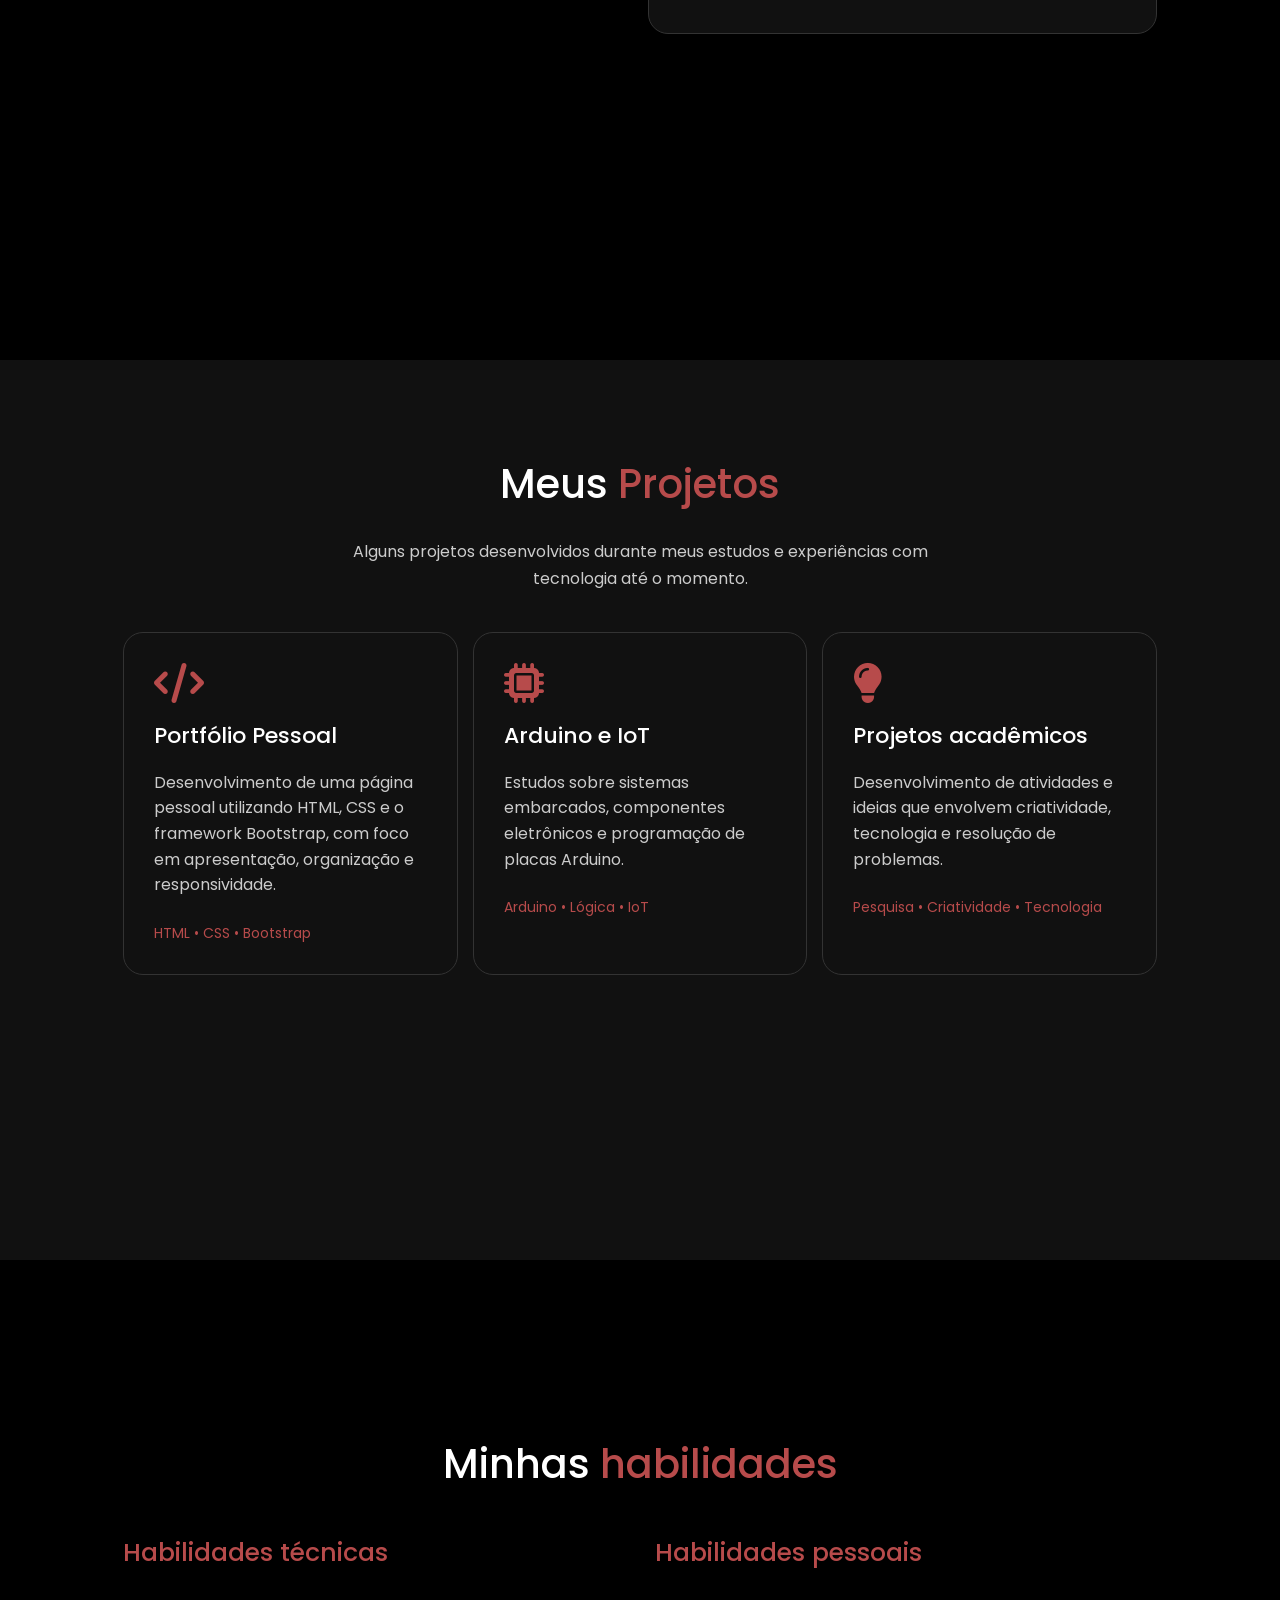
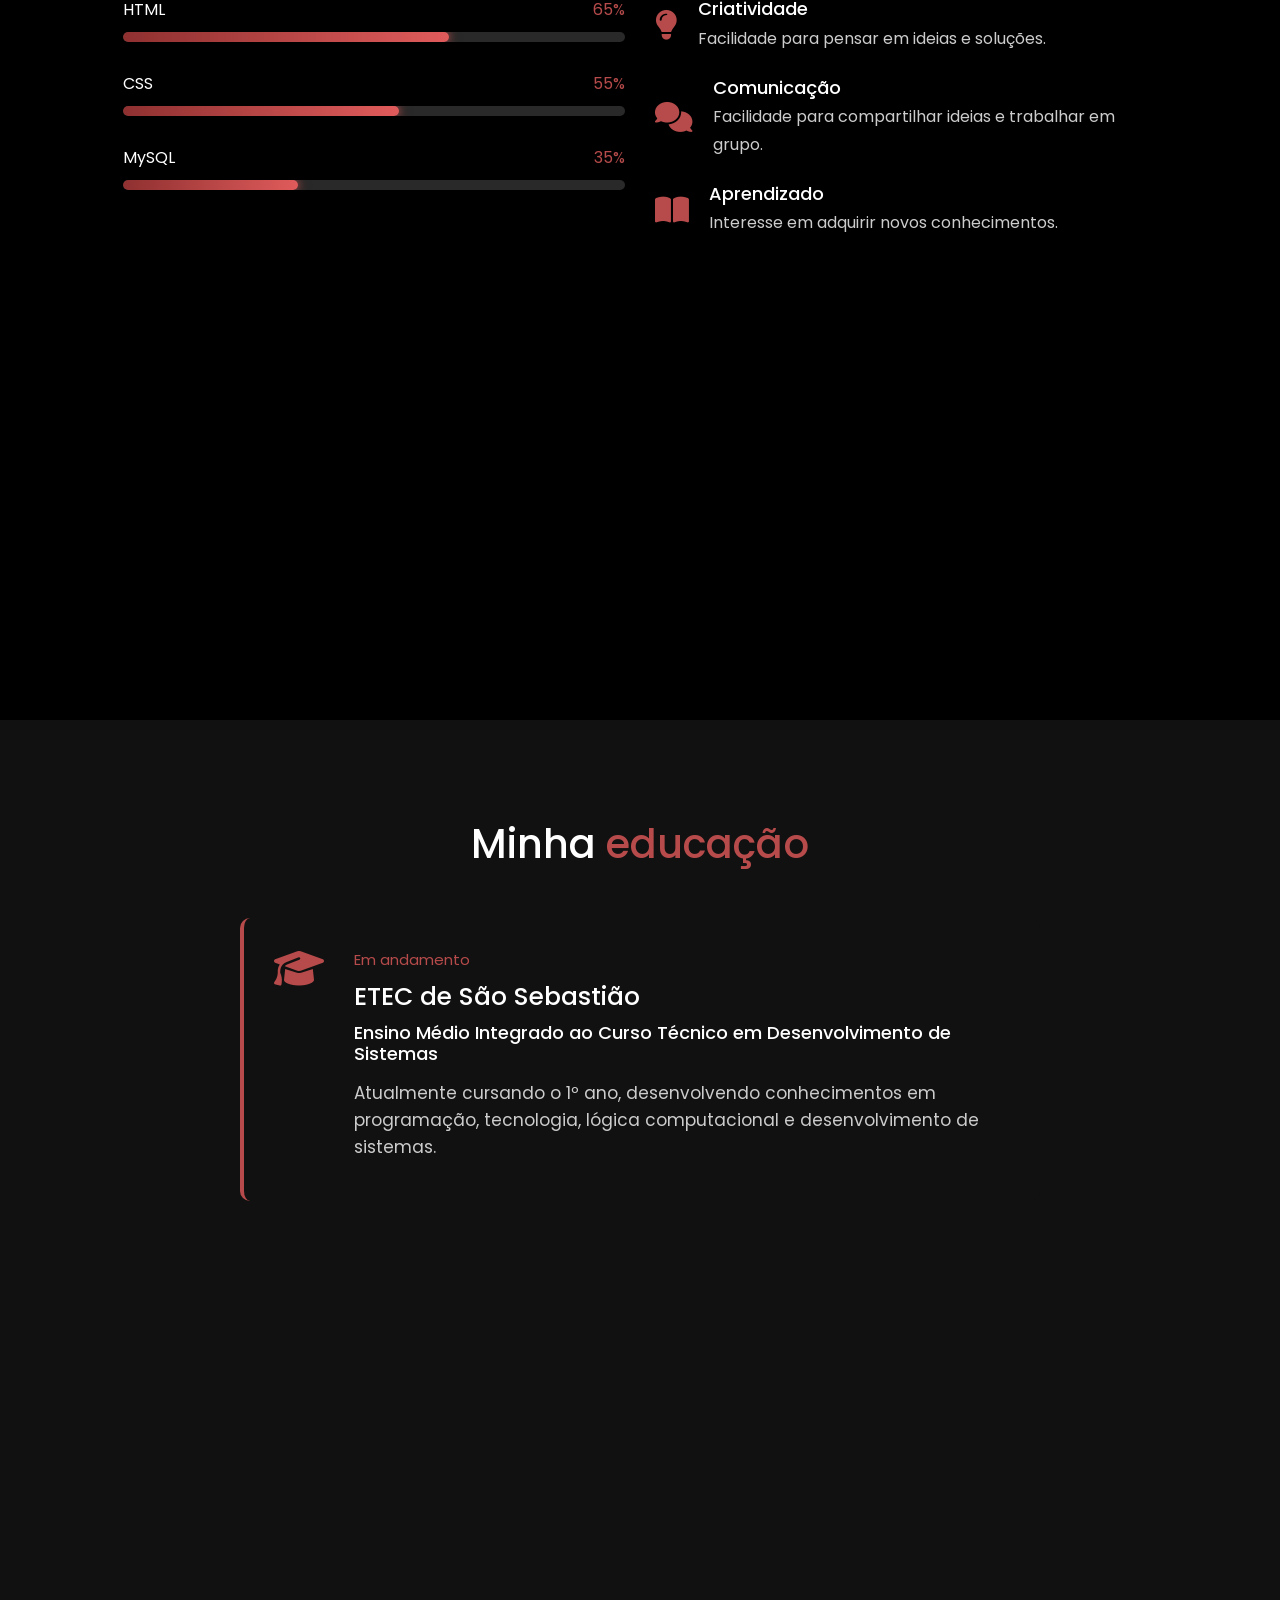
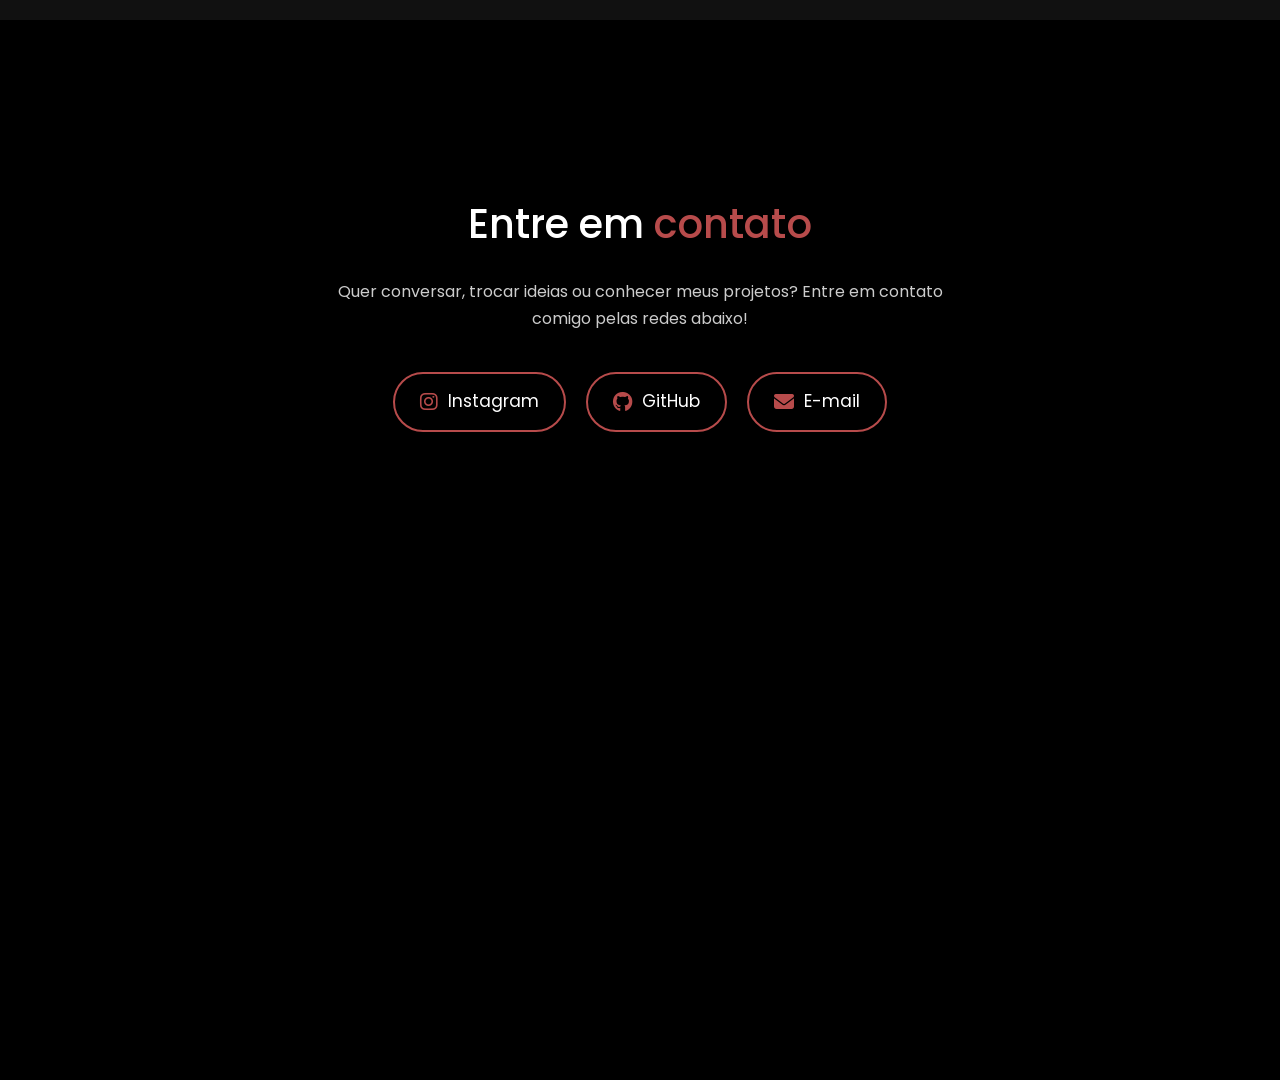
==== commit 6322a611: "Update email link to use Gmail compose URL" ====
--- a/index.html
+++ b/index.html
@@ -221,7 +221,7 @@
                 <a href="https://github.com/GuilhermePereira-Santos" target="_blank" rel="noopener noreferrer">
                     <i class="fa-brands fa-github"></i> GitHub
                 </a>
-                <a href="mailto:guilhermep.contato021@gmail.com" class="email-link">
+                <a href="https://mail.google.com/mail/u/1/#inbox?compose=GTvVlcSKhpngmmbXbqMxZgpswRWnQLkgFXGGWMzDrlmdVVGWTqVHbKcFjJFBbRxtsBWjkKZBSNdnG" class="email-link">
                     <i class="fa-solid fa-envelope"></i> E-mail
                     <span class="email-tooltip">guilhermep.contato021@gmail.com</span>
                 </a>
--- a/style.css
+++ b/style.css
@@ -0,0 +1,284 @@
+* {
+    box-sizing: border-box;
+    margin: 0;
+    padding: 0;
+    font-family: "Poppins", sans-serif;
+}
+html {
+    font-size: 62.5%;
+    scroll-behavior: smooth;
+    scroll-padding-top: 90px;
+}
+body {
+    width: 100%;
+    min-height: 100vh;
+    overflow-x: hidden;
+    background: #000;
+    color: #fff;
+    font-size: 1.6rem;
+}
+a { text-decoration: none; }
+section { margin-bottom: 8rem; }
+
+header {
+    position: fixed;
+    z-index: 100;
+    top: 0;
+    left: 0;
+    width: 100%;
+    padding: 1.5rem 9%;
+    background: #151515;
+    border: 1px solid #b74b4b;
+    border-top: 0;
+    border-radius: 0 0 18px 18px;
+}
+.logo {
+    display: flex;
+    align-items: center;
+    gap: 1rem;
+    color: #fff;
+    font-size: 2.5rem;
+    font-weight: 700;
+    text-shadow: 0 0 8px #ffffff33;
+    transition: .3s ease;
+}
+.logo i {
+    color: #b74b4b;
+    font-size: 2.3rem;
+    animation: logoGlow 2.5s ease-in-out infinite;
+}
+.logo:hover { color: #fff; text-shadow: 0 0 12px #b74b4b88; }
+nav { gap: 4rem; }
+nav a {
+    color: #fff;
+    font-size: 1.8rem;
+    font-weight: 500;
+    border-bottom: 3px solid transparent;
+    transition: .3s ease;
+}
+nav a:hover, nav a.active { color: #b74b4b; border-color: #b74b4b; }
+/* começo */
+.home {
+    min-height: 100vh;
+    padding: 10rem 9% 5rem;
+    gap: 8rem;
+}
+.content img {
+    width: 32vw;
+    max-width: 500px;
+    aspect-ratio: 1;
+    object-fit: cover;
+    border: 3px solid #b74b4b;
+    border-radius: 50%;
+    box-shadow: 0 0 25px #b74b4b;
+}
+.home-content { max-width: 600px; }
+.home-content h1 { font-size: 5rem; font-weight: 700; line-height: 1.3; }
+.home-content h1 span, .section-title span { color: #b74b4b; }
+.home-content h3 { margin-bottom: 1rem; font-size: 3rem; font-weight: 700; }
+.home-content p { margin-bottom: 2rem; font-size: 1.6rem; line-height: 1.7; }
+.social-icons a {
+    display: inline-flex;
+    width: 4rem;
+    height: 4rem;
+    align-items: center;
+    justify-content: center;
+    margin: 3rem 1.5rem 3rem 0;
+    color: #b74b4b;
+    background: transparent;
+    border: 2px solid #b74b4b;
+    border-radius: 50%;
+    font-size: 2rem;
+    transition: .3s ease;
+}
+.social-icons a:hover {
+    color: #000;
+    background: #b74b4b;
+    transform: scale(1.2) translateY(-5px);
+    box-shadow: 0 0 15px #b74b4b;
+}
+.btn-portfolio {
+    display: inline-block;
+    padding: 1rem 2.8rem;
+    color: #b74b4b;
+    background: #000;
+    border: 2px solid #b74b4b;
+    border-radius: 4rem;
+    font-size: 1.6rem;
+    font-weight: 600;
+    letter-spacing: .2rem;
+    transition: .3s ease;
+}
+.btn-portfolio:hover {
+    color: #000;
+    background: #b74b4b;
+    box-shadow: 0 0 20px #b74b4b;
+}
+/* animacoes */
+.typing-text span { position: relative; color: #b74b4b; }
+.typing-text span::before { content: "Estudante de DS"; animation: words 12s infinite; }
+.typing-text span::after {
+    position: absolute;
+    right: -8px;
+    width: calc(100% + 8px);
+    height: 100%;
+    content: "";
+    background: #000;
+    border-left: 3px solid #b74b4b;
+    animation: typing 3s steps(20) infinite;
+}
+@keyframes words {
+    0%, 24% { content: "Estudante de DS"; }
+    25%, 49% { content: "Desenvolvedor Web"; }
+    50%, 74% { content: "Jovem Ambicioso"; }
+    75%, 100% { content: "Futuro Programador"; }
+}
+@keyframes typing {
+    0%, 10%, 90%, 100% { width: calc(100% + 8px); }
+    45%, 55% { width: 0; }
+}
+@keyframes logoGlow {
+    0%, 100% { text-shadow: 0 0 4px #b74b4b; transform: scale(1); }
+    50% { text-shadow: 0 0 15px #b74b4b; transform: scale(1.08); }
+}
+/* sections*/
+.portfolio-section {
+    min-height: 100vh;
+    padding: 10rem 9% 6rem;
+    color: #fff;
+    background: #000;
+    scroll-margin-top: 70px;
+}
+.portfolio-section.alternate { background: #111; }
+.section-title { margin-bottom: 5rem; font-size: 4rem; text-align: center; }
+.section-description {
+    max-width: 650px;
+    margin: -2rem auto 4rem;
+    color: #ccc;
+    font-size: 1.6rem;
+    text-align: center;
+}
+.portfolio-section h3 { margin-bottom: 2rem; font-size: 2.5rem; }
+.portfolio-section p { color: #ccc; font-size: 1.6rem; line-height: 1.7; }
+#sobre p { font-size: 1.8rem; line-height: 1.7; }
+/* sobre*/
+.info-card {
+    padding: 3rem;
+    background: #111;
+    border: 1px solid #333;
+    border-radius: 2rem;
+}
+.info-card h3 { margin-top: 1rem; color: #b74b4b; }
+.info-card p span { color: #b74b4b; font-weight: 700; }
+/* projeto */
+.project-card {
+    display: flex;
+    width: 100%;
+    height: 100%;
+    min-height: 300px;
+    flex-direction: column;
+    margin: 0 auto;
+    padding: 3rem;
+    background: #111;
+    border: 1px solid #333;
+    border-radius: 2rem;
+    transition: .3s ease;
+}
+.project-card:hover { transform: translateY(-8px); border-color: #b74b4b; box-shadow: 0 0 20px #b74b4b33; }
+.project-card i { margin-bottom: 2rem; color: #b74b4b; font-size: 4rem; }
+.project-card h3 { font-size: 2.2rem; }
+.project-card p { font-size: 1.6rem; line-height: 1.6; }
+.project-card span { margin-top: 1.5rem; color: #b74b4b; font-size: 1.4rem; }
+/* hab. */
+.skills-subtitle { margin-bottom: 3rem !important; color: #b74b4b; }
+.skill { margin-bottom: 3rem; }
+.skill-info { display: flex; justify-content: space-between; margin-bottom: 1rem; font-size: 1.6rem; }
+.skill-info span:last-child { color: #b74b4b; }
+.progress { height: 1rem; overflow: hidden; background: #292929; border-radius: 2rem; }
+.progress-bar {
+    width: 0;
+    height: 100%;
+    background: linear-gradient(90deg, #8f3030, #e05b5b);
+    border-radius: 2rem;
+    box-shadow: 0 0 8px #b74b4b, 0 0 15px #b74b4b66;
+    transition: width 1.8s ease-in-out;
+}
+.personal-skill { gap: 2rem; margin-bottom: 2.5rem; }
+.personal-skill i { color: #b74b4b; font-size: 3rem; }
+.personal-skill h4 { margin-bottom: .5rem; font-size: 1.8rem; }
+.personal-skill p { margin: 0; }
+/* educ */
+.education-card {
+    display: flex;
+    max-width: 800px;
+    align-items: flex-start;
+    gap: 3rem;
+    margin: 0 auto;
+    padding: 3rem;
+    background: #111;
+    border-left: 4px solid #b74b4b;
+    border-radius: 1rem;
+}
+.education-card > i { color: #b74b4b; font-size: 4rem; }
+.education-date { display: inline-block; margin-bottom: 1rem; color: #b74b4b; font-size: 1.5rem; }
+.education-card h3 { margin-bottom: 1rem; }
+.education-card h4 { margin-bottom: 1.5rem; font-size: 1.8rem; }
+.education-card p { font-size: 1.7rem; line-height: 1.6; }
+
+.contact-links { display: flex; justify-content: center; flex-wrap: wrap; gap: 2rem; margin-top: 4rem; }
+.contact-links a {
+    position: relative;
+    display: flex;
+    align-items: center;
+    gap: 1rem;
+    padding: 1.5rem 2.5rem;
+    color: #fff;
+    border: 2px solid #b74b4b;
+    border-radius: 3rem;
+    font-size: 1.7rem;
+    transition: .3s ease;
+}
+.contact-links a i { color: #b74b4b; font-size: 2rem; }
+.contact-links a:hover { background: #b74b4b; transform: scale(1.05); }
+.contact-links a:hover i { color: #fff; }
+.email-tooltip {
+    position: absolute;
+    z-index: 10;
+    top: calc(100% + 12px);
+    left: 50%;
+    padding: 1rem 1.5rem;
+    color: #fff;
+    background: #151515;
+    border: 1px solid #b74b4b;
+    border-radius: 8px;
+    font-size: 1.4rem;
+    white-space: nowrap;
+    opacity: 0;
+    visibility: hidden;
+    transform: translateX(-50%) translateY(-5px);
+    transition: .3s ease;
+}
+.email-link:hover .email-tooltip { opacity: 1; visibility: visible; transform: translateX(-50%) translateY(0); }
+
+@media (max-width: 995px) {
+    header { padding: 1.5rem 4%; }
+    nav { gap: 1.5rem; }
+    nav a { font-size: 1.5rem; }
+    .home { gap: 4rem; padding-right: 5%; padding-left: 5%; }
+    .home-content h1 { font-size: 4rem; }
+}
+@media (max-width: 768px) {
+    header { position: absolute; flex-direction: column; gap: 1.5rem; padding: 2rem 4%; }
+    .logo { font-size: 2rem; }
+    nav { display: flex; flex-wrap: wrap; justify-content: center; gap: 1rem; }
+    nav a { font-size: 1.4rem; }
+    .home { flex-direction: column; gap: 3rem; padding: 16rem 5% 5rem; text-align: center; }
+    .content img { width: 65vw; max-width: 300px; }
+    .home-content h1 { font-size: 3.5rem; }
+    .home-content h3 { font-size: 2.5rem; }
+    .portfolio-section { padding: 10rem 5% 5rem; }
+    .section-title { font-size: 3.2rem; }
+    .education-card { flex-direction: column; gap: 1.5rem; }
+    .contact-links { flex-direction: column; align-items: center; }
+    .contact-links a { width: 100%; max-width: 300px; justify-content: center; }
+}
